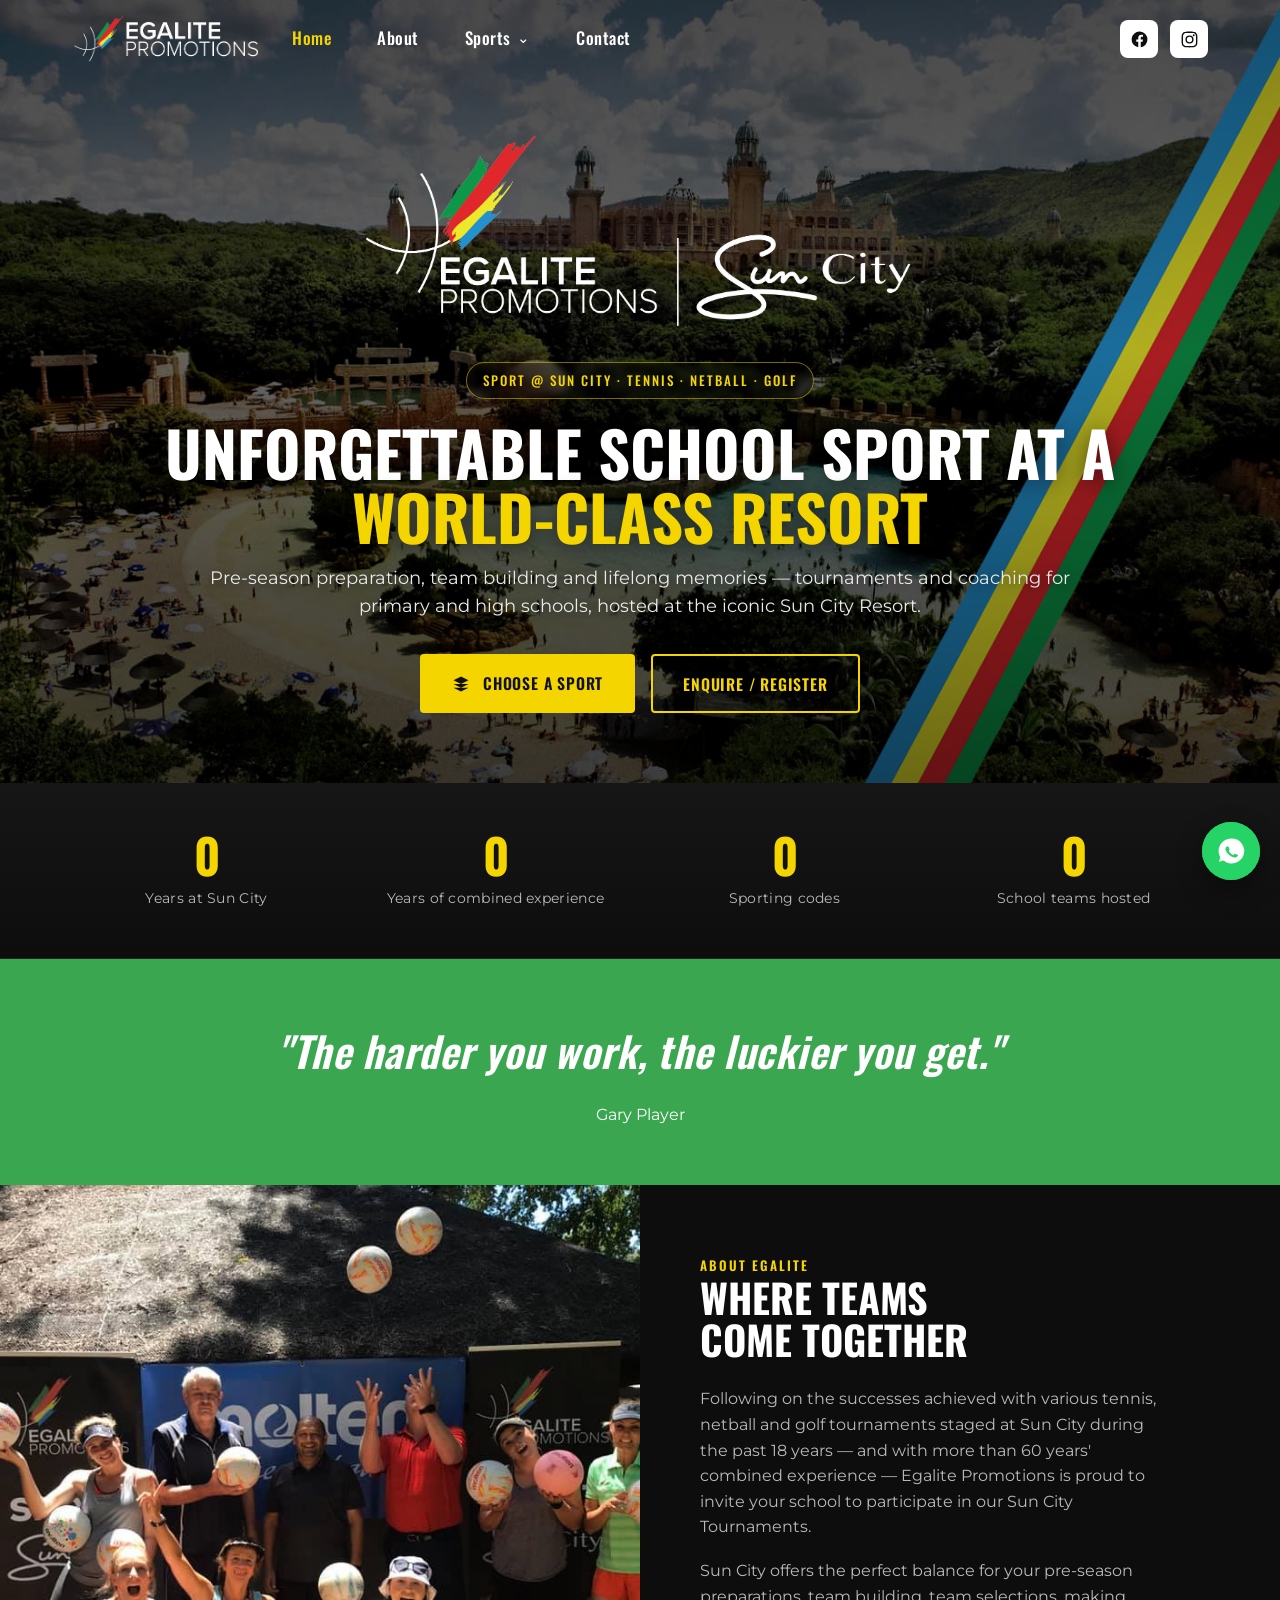
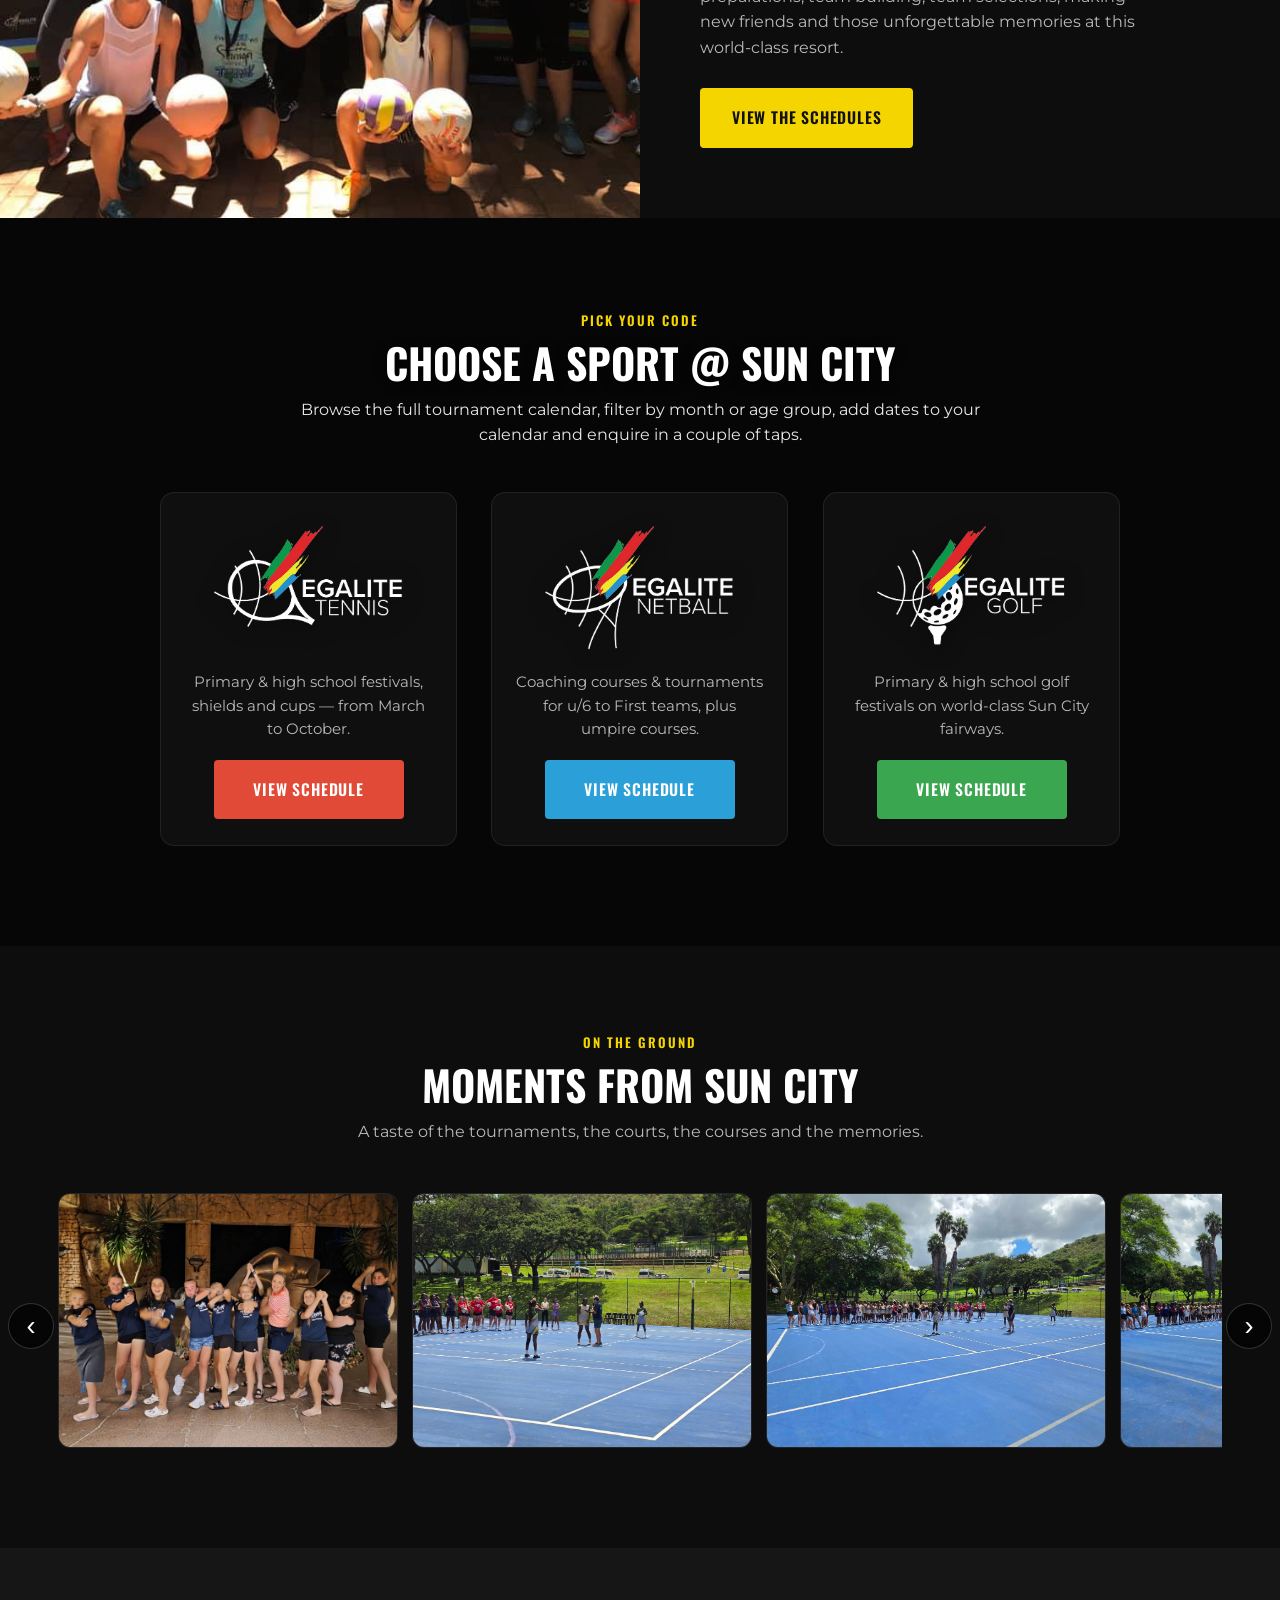
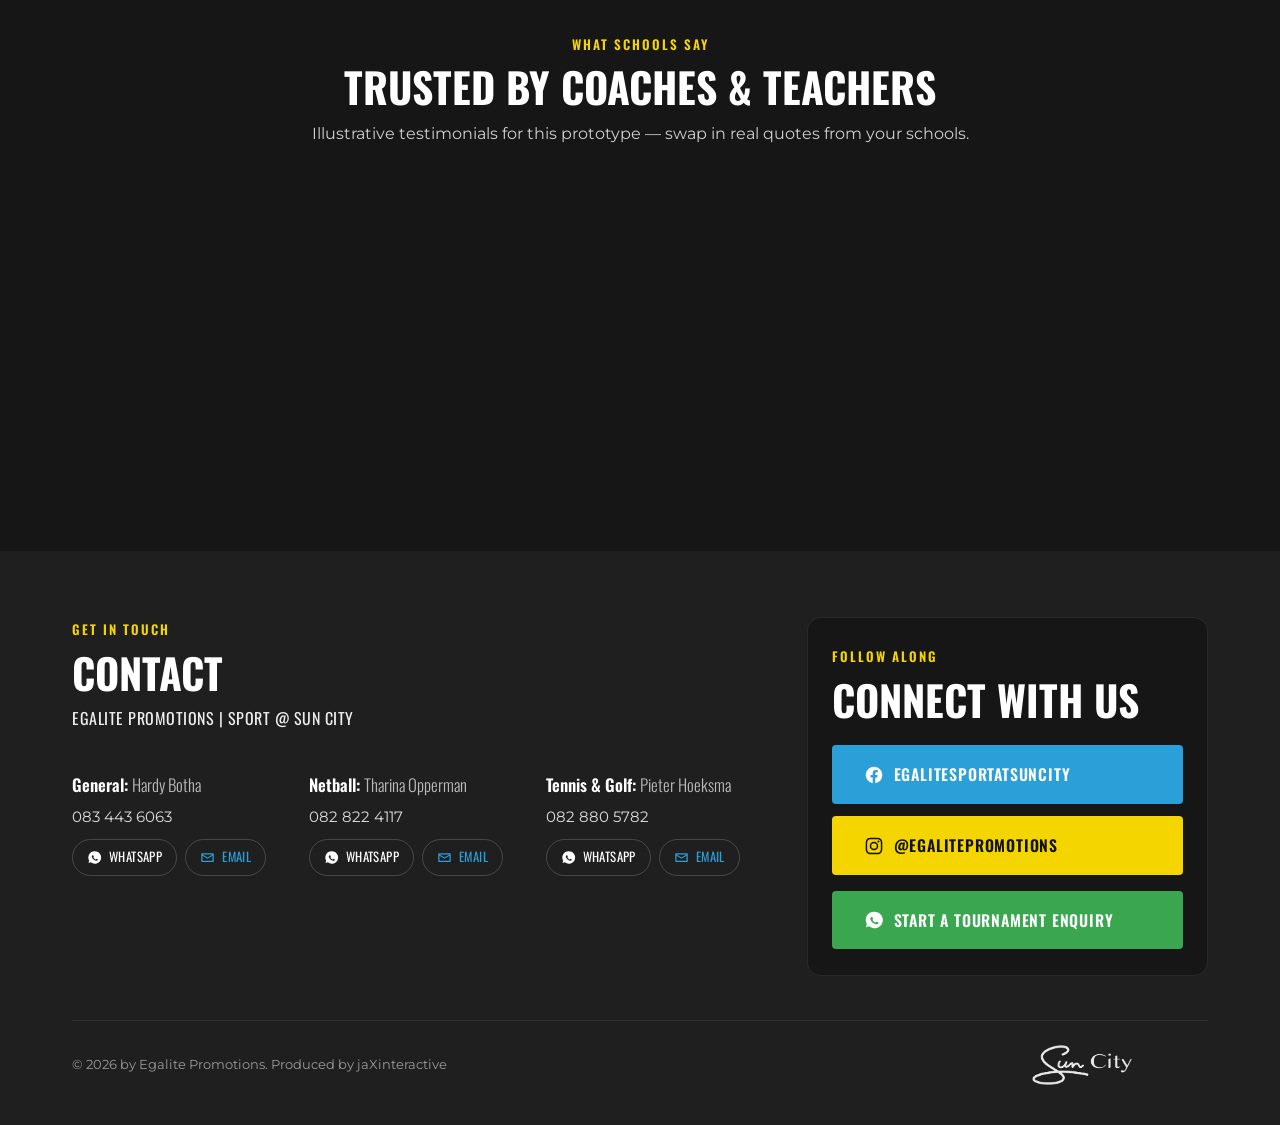
==== index.html @ ed5cdb3d "Initial commit: Egalite Promotions website Tennis, netball and golf tournament calendars for Sun Cit" ====
<!DOCTYPE html>
<html lang="en">
<head>
  <meta charset="UTF-8" />
  <meta name="viewport" content="width=device-width, initial-scale=1.0" />
  <title>Egalite Promotions | School Sport Tournaments @ Sun City</title>
  <meta name="description" content="Egalite Promotions – School tennis, netball and golf tournaments staged at Sun City. Pre-season preparations, team building and unforgettable memories at a world-class resort." />

  <!-- Social share (OpenGraph / Twitter) -->
  <meta property="og:type" content="website" />
  <meta property="og:title" content="Egalite Promotions | School Sport @ Sun City" />
  <meta property="og:description" content="School tennis, netball & golf tournaments at Sun City. 18 years of unforgettable pre-season tournaments." />
  <meta property="og:image" content="assets/Choose-a-Sport-at-Sun-City-scaled.jpg" />
  <meta name="twitter:card" content="summary_large_image" />

  <link rel="preconnect" href="https://fonts.googleapis.com" />
  <link rel="preconnect" href="https://fonts.gstatic.com" crossorigin />
  <link href="https://fonts.googleapis.com/css2?family=Oswald:wght@300;400;500;600;700&family=Montserrat:ital,wght@0,300;0,400;0,500;0,600;1,500&display=swap" rel="stylesheet" />
  <link rel="stylesheet" href="css/style.css" />

  <!-- Structured data: the organisation -->
  <script type="application/ld+json">
  {
    "@context": "https://schema.org",
    "@type": "SportsOrganization",
    "name": "Egalite Promotions",
    "url": "https://www.egalite.co.za",
    "description": "School tennis, netball and golf tournaments staged at Sun City, South Africa.",
    "sport": ["Tennis", "Netball", "Golf"],
    "areaServed": "ZA",
    "sameAs": [
      "https://www.facebook.com/EgaliteSportatSunCity/",
      "https://www.instagram.com/egalitepromotions/"
    ]
  }
  </script>
</head>
<body>

  <a class="skip-link" href="#main">Skip to content</a>

  <!-- ===================== Header ===================== -->
  <header class="site-header overlay">
    <div class="container nav">
      <button class="nav-toggle" aria-label="Toggle menu" aria-expanded="false">
        <span></span><span></span><span></span>
      </button>
      <a class="nav-logo" href="index.html"><img src="assets/Egalite-Promotions-logo-top-nav.png" alt="Egalite Promotions Sport @ Sun City" onerror="this.closest('.nav-logo').style.display='none'" /></a>
      <ul class="nav-menu">
        <li><a href="index.html" class="active">Home</a></li>
        <li><a href="index.html#about">About</a></li>
        <li class="has-drop">
          <a href="#">Sports</a>
          <ul class="dropdown">
            <li><a href="tennis.html">Tennis</a></li>
            <li><a href="netball.html">Netball</a></li>
            <li><a href="golf.html">Golf</a></li>
          </ul>
        </li>
        <li><a href="index.html#contact">Contact</a></li>
      </ul>
      <div class="nav-social">
        <a href="https://www.facebook.com/EgaliteSportatSunCity/" target="_blank" rel="noopener" aria-label="Facebook">
          <svg viewBox="0 0 24 24"><path d="M22 12a10 10 0 1 0-11.56 9.88v-6.99H7.9V12h2.54V9.8c0-2.5 1.49-3.89 3.77-3.89 1.09 0 2.24.2 2.24.2v2.46h-1.26c-1.24 0-1.63.77-1.63 1.56V12h2.78l-.44 2.89h-2.34v6.99A10 10 0 0 0 22 12z"/></svg>
        </a>
        <a href="https://www.instagram.com/egalitepromotions/" target="_blank" rel="noopener" aria-label="Instagram">
          <svg viewBox="0 0 24 24"><path d="M12 2c2.72 0 3.06.01 4.12.06 1.07.05 1.8.22 2.43.47.66.25 1.22.6 1.77 1.15.55.55.9 1.11 1.15 1.77.25.63.42 1.36.47 2.43.05 1.07.06 1.41.06 4.12s-.01 3.06-.06 4.12c-.05 1.07-.22 1.8-.47 2.43a4.9 4.9 0 0 1-1.15 1.77c-.55.55-1.11.9-1.77 1.15-.63.25-1.36.42-2.43.47-1.07.05-1.41.06-4.12.06s-3.06-.01-4.12-.06c-1.07-.05-1.8-.22-2.43-.47a4.9 4.9 0 0 1-1.77-1.15 4.9 4.9 0 0 1-1.15-1.77c-.25-.63-.42-1.36-.47-2.43C2.01 15.06 2 14.72 2 12s.01-3.06.06-4.12c.05-1.07.22-1.8.47-2.43.25-.66.6-1.22 1.15-1.77.55-.55 1.11-.9 1.77-1.15.63-.25 1.36-.42 2.43-.47C8.94 2.01 9.28 2 12 2zm0 1.8c-2.67 0-2.99.01-4.04.06-.98.04-1.51.21-1.86.35-.47.18-.8.4-1.15.75-.35.35-.57.68-.75 1.15-.14.35-.31.88-.35 1.86-.05 1.05-.06 1.37-.06 4.04s.01 2.99.06 4.04c.04.98.21 1.51.35 1.86.18.47.4.8.75 1.15.35.35.68.57 1.15.75.35.14.88.31 1.86.35 1.05.05 1.37.06 4.04.06s2.99-.01 4.04-.06c.98-.04 1.51-.21 1.86-.35.47-.18.8-.4 1.15-.75.35-.35.57-.68.75-1.15.14-.35.31-.88.35-1.86.05-1.05.06-1.37.06-4.04s-.01-2.99-.06-4.04c-.04-.98-.21-1.51-.35-1.86a3.1 3.1 0 0 0-.75-1.15 3.1 3.1 0 0 0-1.15-.75c-.35-.14-.88-.31-1.86-.35-1.05-.05-1.37-.06-4.04-.06zm0 3.07a5.13 5.13 0 1 1 0 10.26 5.13 5.13 0 0 1 0-10.26zm0 8.46a3.33 3.33 0 1 0 0-6.66 3.33 3.33 0 0 0 0 6.66zm6.54-8.66a1.2 1.2 0 1 1-2.4 0 1.2 1.2 0 0 1 2.4 0z"/></svg>
        </a>
      </div>
    </div>
  </header>

  <main id="main">

  <!-- ===================== Hero ===================== -->
  <section class="hero-home">
    <div class="container inner">
      <img class="hero-logo reveal reveal-up" src="assets/Egalite-Sun-City-logo.png" alt="Egalite Promotions Sport @ Sun City" />
      <span class="hero-tag reveal reveal-up reveal--d1">Sport @ Sun City · Tennis · Netball · Golf</span>
      <h1 class="reveal reveal-up reveal--d1">Unforgettable school sport at a <span class="hl">world-class resort</span></h1>
      <p class="hero-sub reveal reveal-up reveal--d1">Pre-season preparation, team building and lifelong memories — tournaments and coaching for primary and high schools, hosted at the iconic Sun City Resort.</p>
      <div class="hero-btns reveal reveal-up reveal--d1">
        <a href="#choose" class="btn btn-yellow">
          <svg viewBox="0 0 24 24" aria-hidden="true"><path d="M12 2 2 7l10 5 10-5-10-5zM2 17l10 5 10-5M2 12l10 5 10-5"/></svg>
          Choose a Sport
        </a>
        <button class="btn btn-outline" data-register data-sport="general">Enquire / Register</button>
      </div>
    </div>
  </section>

  <!-- ===================== Trust stats ===================== -->
  <section class="stats" aria-label="Egalite by the numbers">
    <div class="grid">
      <div class="stat"><span class="stat-num" data-count="18" data-suffix="+">0</span><span class="stat-label">Years at Sun City</span></div>
      <div class="stat"><span class="stat-num" data-count="60" data-suffix="+">0</span><span class="stat-label">Years of combined experience</span></div>
      <div class="stat"><span class="stat-num" data-count="3">0</span><span class="stat-label">Sporting codes</span></div>
      <div class="stat"><span class="stat-num" data-count="500" data-suffix="+">0</span><span class="stat-label">School teams hosted</span></div>
    </div>
  </section>

  <!-- ===================== Quote ===================== -->
  <section class="quote">
    <p class="reveal reveal-left">"The harder you work, the luckier you get."</p>
    <span class="reveal reveal-up reveal--d1">Gary Player</span>
  </section>

  <!-- ===================== About ===================== -->
  <section class="about" id="about">
    <div class="grid">
      <div class="about-img" style="background-image:url('assets/Egalite-about.jpg')"></div>
      <div class="about-text">
        <span class="eyebrow" style="color:var(--yellow);font-family:var(--head);letter-spacing:2px;text-transform:uppercase;font-size:.82rem;font-weight:600;">About Egalite</span>
        <h2>Where teams<br />come together</h2>
        <p>Following on the successes achieved with various tennis, netball and golf tournaments staged at Sun City during the past 18 years — and with more than 60 years' combined experience — Egalite Promotions is proud to invite your school to participate in our Sun City Tournaments.</p>
        <p>Sun City offers the perfect balance for your pre-season preparations, team building, team selections, making new friends and those unforgettable memories at this world-class resort.</p>
        <a href="#choose" class="btn btn-yellow" style="align-self:flex-start;margin-top:10px;">View the schedules</a>
      </div>
    </div>
  </section>

  <!-- ===================== Choose a sport ===================== -->
  <section class="choose" id="choose">
    <div class="container inner">
      <div class="section-head">
        <span class="eyebrow">Pick your code</span>
        <h2>Choose a Sport @ Sun City</h2>
        <p style="color:#e8e8e8;">Browse the full tournament calendar, filter by month or age group, add dates to your calendar and enquire in a couple of taps.</p>
      </div>
      <div class="sport-cards">
        <div class="sport-card t-tennis reveal reveal-up">
          <div class="logo-wrap"><img src="assets/Egalite-Tennis-Logo.png" alt="Egalite Tennis @ Sun City" /></div>
          <p class="card-hook">Primary &amp; high school festivals, shields and cups — from March to October.</p>
          <a href="tennis.html" class="btn btn-red">View Schedule</a>
        </div>
        <div class="sport-card t-netball reveal reveal-up reveal--d1">
          <div class="logo-wrap"><img src="assets/Egalite-Netball-Logo.png" alt="Egalite Netball @ Sun City" /></div>
          <p class="card-hook">Coaching courses &amp; tournaments for u/6 to First teams, plus umpire courses.</p>
          <a href="netball.html" class="btn btn-blue">View Schedule</a>
        </div>
        <div class="sport-card t-golf reveal reveal-up reveal--d1">
          <div class="logo-wrap"><img src="assets/Egalite-Golf-Logo.png" alt="Egalite Golf @ Sun City" /></div>
          <p class="card-hook">Primary &amp; high school golf festivals on world-class Sun City fairways.</p>
          <a href="golf.html" class="btn btn-green">View Schedule</a>
        </div>
      </div>
    </div>
  </section>

  <!-- ===================== Gallery ===================== -->
  <section class="gallery" id="gallery">
    <div class="section-head">
      <span class="eyebrow">On the ground</span>
      <h2>Moments from Sun City</h2>
      <p>A taste of the tournaments, the courts, the courses and the memories.</p>
    </div>
    <div class="carousel">
      <button class="car-btn car-prev" type="button" aria-label="Previous photos">&#8249;</button>
      <div class="gallery-track" tabindex="0" role="group" aria-label="Photo carousel — scroll or use arrows">
        <figure class="car-slide"><img loading="lazy" src="gallery/654800945_1457049509545708_356876854411322955_n.jpg" alt="Egalite Sport at Sun City — tournament moment 1" /></figure>
        <figure class="car-slide"><img loading="lazy" src="gallery/655308343_1455911352992857_1106318398926262394_n.jpg" alt="Egalite Sport at Sun City — tournament moment 2" /></figure>
        <figure class="car-slide"><img loading="lazy" src="gallery/655636955_1455911096326216_7021596622105320343_n.jpg" alt="Egalite Sport at Sun City — tournament moment 3" /></figure>
        <figure class="car-slide"><img loading="lazy" src="gallery/655954317_1455911189659540_25734371530719917_n.jpg" alt="Egalite Sport at Sun City — tournament moment 4" /></figure>
        <figure class="car-slide"><img loading="lazy" src="gallery/656380590_1455910996326226_1270167815615820676_n.jpg" alt="Egalite Sport at Sun City — tournament moment 5" /></figure>
        <figure class="car-slide"><img loading="lazy" src="gallery/656419022_17941422444158720_5594153598534514180_n.jpeg" alt="Egalite Sport at Sun City — tournament moment 6" /></figure>
        <figure class="car-slide"><img loading="lazy" src="gallery/656562838_1459386822645310_9120233609811358767_n.jpg" alt="Egalite Sport at Sun City — tournament moment 7" /></figure>
        <figure class="car-slide"><img loading="lazy" src="gallery/656645584_17941422435158720_1764312722659656421_n.jpeg" alt="Egalite Sport at Sun City — tournament moment 8" /></figure>
        <figure class="car-slide"><img loading="lazy" src="gallery/656722141_1459386225978703_5787220386934188791_n.jpg" alt="Egalite Sport at Sun City — tournament moment 9" /></figure>
        <figure class="car-slide"><img loading="lazy" src="gallery/656859483_1459385575978768_1689486956474093708_n.jpg" alt="Egalite Sport at Sun City — tournament moment 10" /></figure>
        <figure class="car-slide"><img loading="lazy" src="gallery/657013920_1459387095978616_5938555480523781460_n.jpg" alt="Egalite Sport at Sun City — tournament moment 11" /></figure>
        <figure class="car-slide"><img loading="lazy" src="gallery/657054726_1459385692645423_9083702219711440241_n.jpg" alt="Egalite Sport at Sun City — tournament moment 12" /></figure>
        <figure class="car-slide"><img loading="lazy" src="gallery/657216551_1459386145978711_1762756207903620391_n.jpg" alt="Egalite Sport at Sun City — tournament moment 13" /></figure>
        <figure class="car-slide"><img loading="lazy" src="gallery/657270500_1372333151578028_9164628107543807196_n.jpg" alt="Egalite Sport at Sun City — tournament moment 14" /></figure>
        <figure class="car-slide"><img loading="lazy" src="gallery/657281278_1459386949311964_7634077655240902660_n.jpg" alt="Egalite Sport at Sun City — tournament moment 15" /></figure>
        <figure class="car-slide"><img loading="lazy" src="gallery/657305199_17926162398264158_9133606992556709386_n.jpg" alt="Egalite Sport at Sun City — tournament moment 16" /></figure>
        <figure class="car-slide"><img loading="lazy" src="gallery/657359865_1459385802645412_3817280362474639670_n.jpg" alt="Egalite Sport at Sun City — tournament moment 17" /></figure>
        <figure class="car-slide"><img loading="lazy" src="gallery/657373272_1459385632645429_1155249266546035192_n.jpg" alt="Egalite Sport at Sun City — tournament moment 18" /></figure>
        <figure class="car-slide"><img loading="lazy" src="gallery/657539261_17926162317264158_2525390028417549651_n.jpg" alt="Egalite Sport at Sun City — tournament moment 19" /></figure>
        <figure class="car-slide"><img loading="lazy" src="gallery/657547595_1459386902645302_4747897042099138061_n.jpg" alt="Egalite Sport at Sun City — tournament moment 20" /></figure>
        <figure class="car-slide"><img loading="lazy" src="gallery/657654234_1459385532645439_6022984755983653025_n.jpg" alt="Egalite Sport at Sun City — tournament moment 21" /></figure>
        <figure class="car-slide"><img loading="lazy" src="gallery/657772307_1459387059311953_2508403595322536020_n.jpg" alt="Egalite Sport at Sun City — tournament moment 22" /></figure>
        <figure class="car-slide"><img loading="lazy" src="gallery/657847615_1459387022645290_2056902557956306022_n.jpg" alt="Egalite Sport at Sun City — tournament moment 23" /></figure>
        <figure class="car-slide"><img loading="lazy" src="gallery/657940440_1457067246210601_1510708506794577549_n.jpg" alt="Egalite Sport at Sun City — tournament moment 24" /></figure>
        <figure class="car-slide"><img loading="lazy" src="gallery/658076813_1457049736212352_1943946775858615699_n.jpg" alt="Egalite Sport at Sun City — tournament moment 25" /></figure>
        <figure class="car-slide"><img loading="lazy" src="gallery/658146660_1459386709311988_4097928979889167676_n.jpg" alt="Egalite Sport at Sun City — tournament moment 26" /></figure>
        <figure class="car-slide"><img loading="lazy" src="gallery/658150775_1459386095978716_860270474456080909_n.jpg" alt="Egalite Sport at Sun City — tournament moment 27" /></figure>
        <figure class="car-slide"><img loading="lazy" src="gallery/658439934_1459386439312015_1931824111501296684_n.jpg" alt="Egalite Sport at Sun City — tournament moment 28" /></figure>
        <figure class="car-slide"><img loading="lazy" src="gallery/658878325_1459386389312020_4851311130252278414_n.jpg" alt="Egalite Sport at Sun City — tournament moment 29" /></figure>
        <figure class="car-slide"><img loading="lazy" src="gallery/658911042_17926162344264158_7860583451119505649_n.jpg" alt="Egalite Sport at Sun City — tournament moment 30" /></figure>
        <figure class="car-slide"><img loading="lazy" src="gallery/658960830_1459385935978732_2879947266023902935_n.jpg" alt="Egalite Sport at Sun City — tournament moment 31" /></figure>
        <figure class="car-slide"><img loading="lazy" src="gallery/659113686_1372333198244690_481589120435317992_n.jpg" alt="Egalite Sport at Sun City — tournament moment 32" /></figure>
        <figure class="car-slide"><img loading="lazy" src="gallery/659580849_1459386032645389_8133431783836506297_n.jpg" alt="Egalite Sport at Sun City — tournament moment 33" /></figure>
        <figure class="car-slide"><img loading="lazy" src="gallery/659723202_17941422417158720_8154457128850721164_n.jpeg" alt="Egalite Sport at Sun City — tournament moment 34" /></figure>
        <figure class="car-slide"><img loading="lazy" src="gallery/659808590_1459385975978728_8430111887275617246_n.jpg" alt="Egalite Sport at Sun City — tournament moment 35" /></figure>
        <figure class="car-slide"><img loading="lazy" src="gallery/660042922_1459385759312083_2978341346028095833_n.jpg" alt="Egalite Sport at Sun City — tournament moment 36" /></figure>
        <figure class="car-slide"><img loading="lazy" src="gallery/660115167_17926162389264158_3500947742545980108_n.jpg" alt="Egalite Sport at Sun City — tournament moment 37" /></figure>
        <figure class="car-slide"><img loading="lazy" src="gallery/660495103_1459385835978742_1785006567404768767_n.jpg" alt="Egalite Sport at Sun City — tournament moment 38" /></figure>
        <figure class="car-slide"><img loading="lazy" src="gallery/684209047_1487744756476183_1772819814519478851_n.jpg" alt="Egalite Sport at Sun City — tournament moment 39" /></figure>
        <figure class="car-slide"><img loading="lazy" src="gallery/684210155_1487744279809564_1842562098302408518_n.jpg" alt="Egalite Sport at Sun City — tournament moment 40" /></figure>
        <figure class="car-slide"><img loading="lazy" src="gallery/684260830_1486383093279016_5787589917398785141_n.jpg" alt="Egalite Sport at Sun City — tournament moment 41" /></figure>
        <figure class="car-slide"><img loading="lazy" src="gallery/684267776_1487744566476202_3437448709464335889_n.jpg" alt="Egalite Sport at Sun City — tournament moment 42" /></figure>
        <figure class="car-slide"><img loading="lazy" src="gallery/684286196_1486382999945692_6814259296916556260_n.jpg" alt="Egalite Sport at Sun City — tournament moment 43" /></figure>
        <figure class="car-slide"><img loading="lazy" src="gallery/684311851_1487744609809531_2717224552893486577_n.jpg" alt="Egalite Sport at Sun City — tournament moment 44" /></figure>
        <figure class="car-slide"><img loading="lazy" src="gallery/684368178_1487744129809579_3204374567103628883_n.jpg" alt="Egalite Sport at Sun City — tournament moment 45" /></figure>
        <figure class="car-slide"><img loading="lazy" src="gallery/684390729_1486733236577335_2902552199279014509_n.jpg" alt="Egalite Sport at Sun City — tournament moment 46" /></figure>
        <figure class="car-slide"><img loading="lazy" src="gallery/684584960_1487745213142804_6000869730972946874_n.jpg" alt="Egalite Sport at Sun City — tournament moment 47" /></figure>
        <figure class="car-slide"><img loading="lazy" src="gallery/684697215_1487744473142878_6984737068855842287_n.jpg" alt="Egalite Sport at Sun City — tournament moment 48" /></figure>
        <figure class="car-slide"><img loading="lazy" src="gallery/684895291_1487744376476221_3869330273865657642_n.jpg" alt="Egalite Sport at Sun City — tournament moment 49" /></figure>
        <figure class="car-slide"><img loading="lazy" src="gallery/684904058_1487745493142776_3049662266203974953_n.jpg" alt="Egalite Sport at Sun City — tournament moment 50" /></figure>
        <figure class="car-slide"><img loading="lazy" src="gallery/684932166_1486824756568183_2570021737515504046_n.jpg" alt="Egalite Sport at Sun City — tournament moment 51" /></figure>
        <figure class="car-slide"><img loading="lazy" src="gallery/684932986_1487744166476242_1407904347815060228_n.jpg" alt="Egalite Sport at Sun City — tournament moment 52" /></figure>
        <figure class="car-slide"><img loading="lazy" src="gallery/685047677_1487744799809512_1538426674550288621_n.jpg" alt="Egalite Sport at Sun City — tournament moment 53" /></figure>
        <figure class="car-slide"><img loading="lazy" src="gallery/685066997_1487745759809416_5722971756945943247_n.jpg" alt="Egalite Sport at Sun City — tournament moment 54" /></figure>
        <figure class="car-slide"><img loading="lazy" src="gallery/685140193_1486382846612374_200685126376708626_n.jpg" alt="Egalite Sport at Sun City — tournament moment 55" /></figure>
        <figure class="car-slide"><img loading="lazy" src="gallery/685150074_1487744666476192_9165208937265362582_n.jpg" alt="Egalite Sport at Sun City — tournament moment 56" /></figure>
        <figure class="car-slide"><img loading="lazy" src="gallery/685843159_1487744976476161_8871711142710331431_n.jpg" alt="Egalite Sport at Sun City — tournament moment 57" /></figure>
        <figure class="car-slide"><img loading="lazy" src="gallery/685857166_1487744209809571_6230180478970103258_n.jpg" alt="Egalite Sport at Sun City — tournament moment 58" /></figure>
        <figure class="car-slide"><img loading="lazy" src="gallery/685884715_1487744699809522_835442519722982115_n.jpg" alt="Egalite Sport at Sun City — tournament moment 59" /></figure>
        <figure class="car-slide"><img loading="lazy" src="gallery/685903997_1487745439809448_7915668272914495065_n.jpg" alt="Egalite Sport at Sun City — tournament moment 60" /></figure>
        <figure class="car-slide"><img loading="lazy" src="gallery/685969190_1487745933142732_7012024386614732885_n.jpg" alt="Egalite Sport at Sun City — tournament moment 61" /></figure>
        <figure class="car-slide"><img loading="lazy" src="gallery/686009339_1487745559809436_9067526325454732391_n.jpg" alt="Egalite Sport at Sun City — tournament moment 62" /></figure>
        <figure class="car-slide"><img loading="lazy" src="gallery/686063701_1487744526476206_1201340075689547975_n.jpg" alt="Egalite Sport at Sun City — tournament moment 63" /></figure>
        <figure class="car-slide"><img loading="lazy" src="gallery/686177630_1487744089809583_2683325577322595193_n.jpg" alt="Egalite Sport at Sun City — tournament moment 64" /></figure>
        <figure class="car-slide"><img loading="lazy" src="gallery/686277508_1487745166476142_6503078546837833919_n.jpg" alt="Egalite Sport at Sun City — tournament moment 65" /></figure>
        <figure class="car-slide"><img loading="lazy" src="gallery/686498994_1487744056476253_5133397468010882134_n.jpg" alt="Egalite Sport at Sun City — tournament moment 66" /></figure>
        <figure class="car-slide"><img loading="lazy" src="gallery/686517083_1487745673142758_8854962338978961883_n.jpg" alt="Egalite Sport at Sun City — tournament moment 67" /></figure>
        <figure class="car-slide"><img loading="lazy" src="gallery/686888362_1487744243142901_8957165718592177765_n.jpg" alt="Egalite Sport at Sun City — tournament moment 68" /></figure>
        <figure class="car-slide"><img loading="lazy" src="gallery/686962755_1487744426476216_9036298943351806918_n.jpg" alt="Egalite Sport at Sun City — tournament moment 69" /></figure>
        <figure class="car-slide"><img loading="lazy" src="gallery/687951792_1487744846476174_7426485959157767030_n.jpg" alt="Egalite Sport at Sun City — tournament moment 70" /></figure>
      </div>
      <button class="car-btn car-next" type="button" aria-label="More photos">&#8250;</button>
    </div>
  </section>

  <!-- ===================== Testimonials ===================== -->
  <section class="testimonials" id="testimonials">
    <div class="section-head">
      <span class="eyebrow">What schools say</span>
      <h2>Trusted by coaches &amp; teachers</h2>
      <p style="color:#cfcfcf;">Illustrative testimonials for this prototype — swap in real quotes from your schools.</p>
    </div>
    <div class="tst-grid">
      <figure class="tst reveal reveal-up">
        <div class="stars" aria-label="5 out of 5">★★★★★</div>
        <p>The perfect kick-off to our netball season. Superb organisation, world-class courts and our girls came home a real team.</p>
        <cite><b>Marlize D.</b><span>Netball Coach, Primary School</span></cite>
      </figure>
      <figure class="tst reveal reveal-up reveal--d1">
        <div class="stars" aria-label="5 out of 5">★★★★★</div>
        <p>We've brought our tennis squad for three years running. Well-run draws, great facilities and memories the players never forget.</p>
        <cite><b>James P.</b><span>Head of Tennis, High School</span></cite>
      </figure>
      <figure class="tst reveal reveal-up reveal--d1">
        <div class="stars" aria-label="5 out of 5">★★★★★</div>
        <p>From booking to prize-giving, everything ran like clockwork. Sun City is the ideal setting for a golf festival.</p>
        <cite><b>Theuns R.</b><span>Sports Director</span></cite>
      </figure>
    </div>
  </section>

  </main>

  <!-- ===================== Contact / Footer ===================== -->
  <footer class="contact" id="contact">
    <div class="container">
      <div class="footer-grid">
        <div class="footer-left">
          <div class="section-head footer-head">
        <span class="eyebrow">Get in touch</span>
        <h2>Contact</h2>
        <p class="lead" style="color:#eee;">EGALITE PROMOTIONS | SPORT @ SUN CITY</p>
      </div>
      <div class="contact-cols">
        <div class="contact-col">
          <h3>General: <span>Hardy Botha</span></h3>
          <p>083 443 6063</p>
          <div class="c-links">
            <a class="c-wa" href="https://wa.me/27834436063?text=Hi%20Egalite%2C%20I%27d%20like%20to%20enquire%20about%20a%20Sun%20City%20tournament." target="_blank" rel="noopener"><svg viewBox="0 0 24 24"><path d="M12 2a10 10 0 0 0-8.6 15l-1 3.6 3.7-1A10 10 0 1 0 12 2zm5.2 14c-.2.6-1.2 1.2-1.7 1.2-.4 0-1 .1-3.2-.9s-3.7-3.3-3.8-3.5c-.1-.2-.9-1.2-.9-2.3s.6-1.6.8-1.9c.2-.2.4-.3.6-.3h.5c.2 0 .4 0 .6.5l.7 1.7c.1.2.1.4 0 .5l-.4.5c-.1.2-.3.3-.1.6.2.3.8 1.3 1.7 2 .8.6 1.4.8 1.7 1 .2 0 .4 0 .5-.1l.6-.7c.2-.2.4-.2.6-.1l1.6.8c.3.1.4.2.5.3.1.2.1.6-.1 1.1z"/></svg>WhatsApp</a>
            <a class="c-mail" href="mailto:info@egalite.co.za"><svg viewBox="0 0 24 24"><path d="M3 5h18a1 1 0 0 1 1 1v12a1 1 0 0 1-1 1H3a1 1 0 0 1-1-1V6a1 1 0 0 1 1-1zm9 7 8-5H4l8 5zm0 2L4 9v8h16V9l-8 5z"/></svg>Email</a>
          </div>
        </div>
        <div class="contact-col">
          <h3>Netball: <span>Tharina Opperman</span></h3>
          <p>082 822 4117</p>
          <div class="c-links">
            <a class="c-wa" href="https://wa.me/27828224117?text=Hi%20Egalite%2C%20I%27d%20like%20to%20enquire%20about%20netball%20at%20Sun%20City." target="_blank" rel="noopener"><svg viewBox="0 0 24 24"><path d="M12 2a10 10 0 0 0-8.6 15l-1 3.6 3.7-1A10 10 0 1 0 12 2zm5.2 14c-.2.6-1.2 1.2-1.7 1.2-.4 0-1 .1-3.2-.9s-3.7-3.3-3.8-3.5c-.1-.2-.9-1.2-.9-2.3s.6-1.6.8-1.9c.2-.2.4-.3.6-.3h.5c.2 0 .4 0 .6.5l.7 1.7c.1.2.1.4 0 .5l-.4.5c-.1.2-.3.3-.1.6.2.3.8 1.3 1.7 2 .8.6 1.4.8 1.7 1 .2 0 .4 0 .5-.1l.6-.7c.2-.2.4-.2.6-.1l1.6.8c.3.1.4.2.5.3.1.2.1.6-.1 1.1z"/></svg>WhatsApp</a>
            <a class="c-mail" href="mailto:netball@egalite.co.za"><svg viewBox="0 0 24 24"><path d="M3 5h18a1 1 0 0 1 1 1v12a1 1 0 0 1-1 1H3a1 1 0 0 1-1-1V6a1 1 0 0 1 1-1zm9 7 8-5H4l8 5zm0 2L4 9v8h16V9l-8 5z"/></svg>Email</a>
          </div>
        </div>
        <div class="contact-col">
          <h3>Tennis &amp; Golf: <span>Pieter Hoeksma</span></h3>
          <p>082 880 5782</p>
          <div class="c-links">
            <a class="c-wa" href="https://wa.me/27828805782?text=Hi%20Egalite%2C%20I%27d%20like%20to%20enquire%20about%20tennis%2Fgolf%20at%20Sun%20City." target="_blank" rel="noopener"><svg viewBox="0 0 24 24"><path d="M12 2a10 10 0 0 0-8.6 15l-1 3.6 3.7-1A10 10 0 1 0 12 2zm5.2 14c-.2.6-1.2 1.2-1.7 1.2-.4 0-1 .1-3.2-.9s-3.7-3.3-3.8-3.5c-.1-.2-.9-1.2-.9-2.3s.6-1.6.8-1.9c.2-.2.4-.3.6-.3h.5c.2 0 .4 0 .6.5l.7 1.7c.1.2.1.4 0 .5l-.4.5c-.1.2-.3.3-.1.6.2.3.8 1.3 1.7 2 .8.6 1.4.8 1.7 1 .2 0 .4 0 .5-.1l.6-.7c.2-.2.4-.2.6-.1l1.6.8c.3.1.4.2.5.3.1.2.1.6-.1 1.1z"/></svg>WhatsApp</a>
            <a class="c-mail" href="mailto:tennis@egalite.co.za"><svg viewBox="0 0 24 24"><path d="M3 5h18a1 1 0 0 1 1 1v12a1 1 0 0 1-1 1H3a1 1 0 0 1-1-1V6a1 1 0 0 1 1-1zm9 7 8-5H4l8 5zm0 2L4 9v8h16V9l-8 5z"/></svg>Email</a>
          </div>
        </div>
      </div>
        </div><!-- /footer-left -->
        <aside class="footer-right">
          <div class="section-head footer-head">
            <span class="eyebrow">Follow along</span>
            <h2>Connect with us</h2>
          </div>
          <div class="social-cta social-cta--stack">
            <a class="btn btn-blue social-btn" href="https://www.facebook.com/EgaliteSportatSunCity/" target="_blank" rel="noopener">
        <svg viewBox="0 0 24 24" aria-hidden="true"><path d="M22 12a10 10 0 1 0-11.56 9.88v-6.99H7.9V12h2.54V9.8c0-2.5 1.49-3.89 3.77-3.89 1.09 0 2.24.2 2.24.2v2.46h-1.26c-1.24 0-1.63.77-1.63 1.56V12h2.78l-.44 2.89h-2.34v6.99A10 10 0 0 0 22 12z"/></svg>
        EgaliteSportatSunCity
      </a>
      <a class="btn btn-yellow social-btn" href="https://www.instagram.com/egalitepromotions/" target="_blank" rel="noopener">
        <svg viewBox="0 0 24 24" aria-hidden="true"><path d="M12 2c2.72 0 3.06.01 4.12.06 1.07.05 1.8.22 2.43.47.66.25 1.22.6 1.77 1.15.55.55.9 1.11 1.15 1.77.25.63.42 1.36.47 2.43.05 1.07.06 1.41.06 4.12s-.01 3.06-.06 4.12c-.05 1.07-.22 1.8-.47 2.43a4.9 4.9 0 0 1-1.15 1.77c-.55.55-1.11.9-1.77 1.15-.63.25-1.36.42-2.43.47-1.07.05-1.41.06-4.12.06s-3.06-.01-4.12-.06c-1.07-.05-1.8-.22-2.43-.47a4.9 4.9 0 0 1-1.77-1.15 4.9 4.9 0 0 1-1.15-1.77c-.25-.63-.42-1.36-.47-2.43C2.01 15.06 2 14.72 2 12s.01-3.06.06-4.12c.05-1.07.22-1.8.47-2.43.25-.66.6-1.22 1.15-1.77.55-.55 1.11-.9 1.77-1.15.63-.25 1.36-.42 2.43-.47C8.94 2.01 9.28 2 12 2zm0 1.8c-2.67 0-2.99.01-4.04.06-.98.04-1.51.21-1.86.35-.47.18-.8.4-1.15.75-.35.35-.57.68-.75 1.15-.14.35-.31.88-.35 1.86-.05 1.05-.06 1.37-.06 4.04s.01 2.99.06 4.04c.04.98.21 1.51.35 1.86.18.47.4.8.75 1.15.35.35.68.57 1.15.75.35.14.88.31 1.86.35 1.05.05 1.37.06 4.04.06s2.99-.01 4.04-.06c.98-.04 1.51-.21 1.86-.35.47-.18.8-.4 1.15-.75.35-.35.57-.68.75-1.15.14-.35.31-.88.35-1.86.05-1.05.06-1.37.06-4.04s-.01-2.99-.06-4.04c-.04-.98-.21-1.51-.35-1.86a3.1 3.1 0 0 0-.75-1.15 3.1 3.1 0 0 0-1.15-.75c-.35-.14-.88-.31-1.86-.35-1.05-.05-1.37-.06-4.04-.06zm0 3.07a5.13 5.13 0 1 1 0 10.26 5.13 5.13 0 0 1 0-10.26zm0 8.46a3.33 3.33 0 1 0 0-6.66 3.33 3.33 0 0 0 0 6.66zm6.54-8.66a1.2 1.2 0 1 1-2.4 0 1.2 1.2 0 0 1 2.4 0z"/></svg>
        @egalitepromotions
      </a>
          </div>
          <button class="btn btn-green footer-enquire" data-register data-sport="general"><svg viewBox="0 0 24 24" aria-hidden="true"><path d="M12 2a10 10 0 0 0-8.6 15l-1 3.6 3.7-1A10 10 0 1 0 12 2zm5.2 14c-.2.6-1.2 1.2-1.7 1.2-.4 0-1 .1-3.2-.9s-3.7-3.3-3.8-3.5c-.1-.2-.9-1.2-.9-2.3s.6-1.6.8-1.9c.2-.2.4-.3.6-.3h.5c.2 0 .4 0 .6.5l.7 1.7c.1.2.1.4 0 .5l-.4.5c-.1.2-.3.3-.1.6.2.3.8 1.3 1.7 2 .8.6 1.4.8 1.7 1 .2 0 .4 0 .5-.1l.6-.7c.2-.2.4-.2.6-.1l1.6.8c.3.1.4.2.5.3.1.2.1.6-.1 1.1z"/></svg>Start a tournament enquiry</button>
        </aside>
      </div><!-- /footer-grid -->
      <div class="foot-bar">
        <small>© 2026 by Egalite Promotions. Produced by jaXinteractive</small>
        <img class="foot-suncity" src="assets/Sun-City-logo.png" alt="Sun City Resort" />
      </div>
    </div>
  </footer>

  <!-- Floating WhatsApp -->
  <a class="wa-float" href="https://wa.me/27834436063?text=Hi%20Egalite%2C%20I%27d%20like%20to%20enquire%20about%20a%20Sun%20City%20tournament." target="_blank" rel="noopener" aria-label="Chat with Egalite on WhatsApp">
    <span class="wa-pulse" aria-hidden="true"></span>
    <svg viewBox="0 0 24 24" aria-hidden="true"><path d="M12 2a10 10 0 0 0-8.6 15l-1 3.6 3.7-1A10 10 0 1 0 12 2zm5.2 14c-.2.6-1.2 1.2-1.7 1.2-.4 0-1 .1-3.2-.9s-3.7-3.3-3.8-3.5c-.1-.2-.9-1.2-.9-2.3s.6-1.6.8-1.9c.2-.2.4-.3.6-.3h.5c.2 0 .4 0 .6.5l.7 1.7c.1.2.1.4 0 .5l-.4.5c-.1.2-.3.3-.1.6.2.3.8 1.3 1.7 2 .8.6 1.4.8 1.7 1 .2 0 .4 0 .5-.1l.6-.7c.2-.2.4-.2.6-.1l1.6.8c.3.1.4.2.5.3.1.2.1.6-.1 1.1z"/></svg>
  </a>

  <script src="js/main.js"></script>
</body>
</html>
---- css/style.css ----
/* ============================================================
   Egalite Promotions – Sport @ Sun City
   Static reproduction stylesheet
   ============================================================ */

:root {
  --red:    #e14a37;
  --green:  #3aa64f;
  --blue:   #2b9fd8;
  --yellow: #f4d500;
  --olive:  #7d7220;
  --dark:   #0d0d0d;
  --dark-2: #161616;
  --dark-3: #1f1f1f;
  --grey:   #b9b9b9;
  --white:  #ffffff;
  --maxw:   1180px;
  --head:   'Oswald', 'Arial Narrow', sans-serif;
  --body:   'Montserrat', 'Helvetica Neue', Arial, sans-serif;
}

* { margin: 0; padding: 0; box-sizing: border-box; }

html { scroll-behavior: smooth; }

body {
  font-family: var(--body);
  color: var(--white);
  background: var(--dark);
  line-height: 1.6;
  overflow-x: hidden;
}

img { max-width: 100%; display: block; }

a { color: inherit; text-decoration: none; }

.container {
  width: 100%;
  max-width: var(--maxw);
  margin: 0 auto;
  padding: 0 22px;
}

/* ============================================================
   Header / Navigation
   ============================================================ */
.site-header {
  position: absolute;
  top: 0; left: 0; right: 0;
  z-index: 50;
  background: transparent;
}
.site-header.solid,
.site-header.scrolled {
  position: fixed;
  background: rgba(10,10,10,.92);
  backdrop-filter: blur(6px);
  box-shadow: 0 2px 14px rgba(0,0,0,.4);
  animation: dropIn .3s ease;
}
@keyframes dropIn { from { transform: translateY(-100%);} to { transform: translateY(0);} }

.nav {
  display: flex;
  align-items: center;
  gap: 34px;
  min-height: 78px;
}

/* Brand logo – sits to the left of the navigation */
.nav-logo {
  display: flex;
  align-items: center;
  flex-shrink: 0;
}
.nav-logo img {
  height: 46px;
  width: auto;
  display: block;
}

.nav-menu {
  display: flex;
  align-items: center;
  gap: 46px;
  list-style: none;
}
.nav-menu a {
  font-family: var(--head);
  font-weight: 500;
  font-size: 1.05rem;
  letter-spacing: .5px;
  color: #fff;
  transition: color .2s;
  position: relative;
}
.nav-menu a:hover,
.nav-menu a.active { color: var(--yellow); }

/* dropdown */
.has-drop { position: relative; }
.has-drop > a::after {
  content: '⌄';
  font-size: .9em;
  margin-left: 6px;
  position: relative;
  top: -2px;
}
.dropdown {
  position: absolute;
  top: 130%;
  left: 50%;
  transform: translateX(-50%) translateY(8px);
  background: rgba(15,15,15,.97);
  min-width: 170px;
  padding: 8px 0;
  border-radius: 6px;
  box-shadow: 0 12px 30px rgba(0,0,0,.5);
  opacity: 0;
  visibility: hidden;
  transition: all .22s ease;
  list-style: none;
}
.has-drop:hover .dropdown { opacity: 1; visibility: visible; transform: translateX(-50%) translateY(0); }
.dropdown li a {
  display: block;
  padding: 9px 22px;
  font-size: .98rem;
}
.dropdown li a:hover { background: rgba(255,255,255,.07); color: var(--yellow); }

/* social icons */
.nav-social { display: flex; align-items: center; gap: 12px; margin-left: auto; }
.nav-social a {
  width: 38px; height: 38px;
  border-radius: 8px;
  background: #fff;
  color: #0d0d0d;
  display: grid;
  place-items: center;
  transition: transform .2s, background .2s;
}
.nav-social a:hover { transform: translateY(-2px); }
.nav-social svg { width: 19px; height: 19px; fill: currentColor; }

/* hamburger */
.nav-toggle {
  display: none;
  background: none;
  border: 0;
  cursor: pointer;
  width: 34px; height: 30px;
  position: relative;
}
.nav-toggle span {
  position: absolute;
  left: 0; right: 0;
  height: 3px;
  background: #fff;
  border-radius: 2px;
  transition: .3s;
}
.nav-toggle span:nth-child(1){ top: 4px; }
.nav-toggle span:nth-child(2){ top: 13px; }
.nav-toggle span:nth-child(3){ top: 22px; }
.nav-toggle.open span:nth-child(1){ top: 13px; transform: rotate(45deg); }
.nav-toggle.open span:nth-child(2){ opacity: 0; }
.nav-toggle.open span:nth-child(3){ top: 13px; transform: rotate(-45deg); }

/* ============================================================
   Buttons
   ============================================================ */
.btn {
  display: inline-block;
  font-family: var(--head);
  font-weight: 600;
  letter-spacing: .8px;
  text-transform: uppercase;
  padding: 15px 30px;
  border-radius: 4px;
  font-size: .98rem;
  transition: transform .18s, filter .18s, box-shadow .18s, background .18s, color .18s;
  cursor: pointer;
  border: 2px solid transparent;
  text-align: center;
}
.btn:hover { transform: translateY(-2px); filter: brightness(1.07); box-shadow: 0 8px 20px rgba(0,0,0,.35); }
.btn-red    { background: var(--red);    color: #fff; }
.btn-green  { background: var(--green);  color: #fff; }
.btn-blue   { background: var(--blue);   color: #fff; }
.btn-yellow { background: var(--yellow); color: #111; }
.btn-olive  { background: var(--olive);  color: #fff; }
.btn-dark   { background: #000; color: #fff; border-color: rgba(255,255,255,.35); }
/* Outlined variant – transparent fill, yellow border + text (hero dates) */
.btn-outline {
  background: transparent;
  color: var(--yellow);
  border-color: var(--yellow);
}
.btn-outline:hover { background: var(--yellow); color: #111; filter: none; }

/* ============================================================
   Scroll entrance reveals (mimics Breakdance GSAP entrances)
   ============================================================ */
.reveal {
  opacity: 0;
  will-change: transform, opacity;
  transition: opacity .9s ease, transform .9s cubic-bezier(.22,.61,.36,1);
}
.reveal-left { transform: translateX(60px); }   /* slideLeft: enters from the right */
.reveal-up   { transform: translateY(48px); }   /* slideUp: rises into place */
.reveal.in   { opacity: 1; transform: none; }
.reveal--d1  { transition-delay: .15s; }
@media (prefers-reduced-motion: reduce) {
  .reveal { opacity: 1; transform: none; transition: none; }
}

/* ============================================================
   Home – Hero
   ============================================================ */
.hero-home {
  position: relative;
  min-height: 640px;
  display: flex;
  align-items: center;
  justify-content: center;
  text-align: center;
  padding: 130px 0 70px;
  background: url('../assets/sun-city-bg-stripe.jpg') center/cover no-repeat;
  background-attachment: fixed;
}
.hero-home::before {
  content: '';
  position: absolute; inset: 0;
  background: linear-gradient(180deg, rgba(0,0,0,.45), rgba(0,0,0,.25) 45%, rgba(0,0,0,.55));
}
.hero-home .inner { position: relative; z-index: 2; width: 100%; }
.hero-logo { width: 100%; max-width: 560px; height: auto; margin: 0 auto 24px; }
.hero-btns {
  display: flex;
  flex-wrap: wrap;
  gap: 16px;
  justify-content: center;
}

/* ============================================================
   Quote band
   ============================================================ */
.quote {
  background: var(--green);
  text-align: center;
  padding: 58px 20px;
}
.quote p {
  font-family: var(--head);
  font-style: italic;
  font-weight: 600;
  font-size: clamp(1.6rem, 4vw, 2.6rem);
  letter-spacing: .5px;
}
.quote span {
  display: block;
  margin-top: 18px;
  font-family: var(--body);
  font-style: normal;
  font-weight: 400;
  font-size: 1rem;
  opacity: .9;
}

/* ============================================================
   About
   ============================================================ */
.about { background: var(--dark); }
.about .grid {
  display: grid;
  grid-template-columns: 1fr 1fr;
  align-items: stretch;
}
.about-img {
  min-height: 460px;
  background: center/cover no-repeat;
}
.about-text {
  padding: 70px 60px;
  display: flex;
  flex-direction: column;
  justify-content: center;
}
.about-text h2 {
  font-family: var(--head);
  font-weight: 700;
  font-size: 2.5rem;
  line-height: 1.05;
  text-transform: uppercase;
  margin-bottom: 26px;
}
.about-text p { color: var(--grey); margin-bottom: 18px; max-width: 460px; }

/* ============================================================
   Choose a sport
   ============================================================ */
.choose {
  position: relative;
  padding: 90px 0 100px;
  background: url('../assets/Choose-a-Sport-at-Sun-City-scaled.jpg') center/cover no-repeat;
  background-attachment: fixed;
  text-align: center;
}
.choose::before { content:''; position:absolute; inset:0; background: rgba(0,0,0,.5); }
.choose .inner { position: relative; z-index: 2; }
.choose h2 {
  font-family: var(--head);
  font-weight: 700;
  font-size: clamp(2rem, 5vw, 3rem);
  text-transform: uppercase;
  line-height: 1.05;
  margin-bottom: 55px;
  text-shadow: 0 2px 12px rgba(0,0,0,.6);
}
.sport-cards {
  display: grid;
  grid-template-columns: repeat(3, 1fr);
  gap: 34px;
  max-width: 960px;
  margin: 0 auto;
}
.sport-card {
  display: flex;
  flex-direction: column;
  align-items: center;
  gap: 26px;
}
.sport-card .logo-wrap {
  height: 150px;
  display: flex;
  align-items: center;
  justify-content: center;
}
.sport-card img { max-height: 150px; width: auto; filter: drop-shadow(0 4px 10px rgba(0,0,0,.5)); }
.sport-card .btn { min-width: 190px; }

/* ============================================================
   Contact / Footer
   ============================================================ */
.contact {
  background: var(--dark-3);
  padding: 66px 0 40px;
}
.contact h2 {
  font-family: var(--head);
  font-weight: 700;
  font-size: 2rem;
  text-transform: uppercase;
  margin-bottom: 4px;
}
.contact .lead {
  font-family: var(--head);
  letter-spacing: .5px;
  color: #eee;
  margin-bottom: 40px;
}
.contact-cols {
  display: grid;
  grid-template-columns: repeat(3, 1fr);
  gap: 34px;
  margin-bottom: 48px;
}
.contact-col h3 {
  font-family: var(--head);
  font-weight: 600;
  font-size: 1.05rem;
  margin-bottom: 6px;
}
.contact-col h3 span { font-weight: 300; color: var(--grey); }
.contact-col p { color: #ddd; font-size: .95rem; margin-bottom: 2px; }
.contact-col a { color: var(--blue); font-size: .95rem; word-break: break-word; }
.contact-col a:hover { color: var(--yellow); }

.foot-bar {
  display: flex;
  align-items: center;
  justify-content: space-between;
  gap: 18px;
  border-top: 1px solid rgba(255,255,255,.08);
  padding-top: 24px;
  flex-wrap: wrap;
}
.foot-bar small { color: #9a9a9a; font-size: .8rem; }
.foot-suncity { height: 40px; width: auto; opacity: .9; margin-right: 76px; }
.foot-social { display: flex; gap: 10px; }
.foot-social a {
  width: 34px; height: 34px;
  border-radius: 7px;
  background: #fff; color: #111;
  display: grid; place-items: center;
}
.foot-social svg { width: 17px; height: 17px; fill: currentColor; }

/* ============================================================
   Sport pages – Hero + calendar
   ============================================================ */
.sport-hero {
  position: relative;
  padding: 150px 0 70px;
  background: center/cover no-repeat;
  background-attachment: fixed;
  color: #fff;
}
.sport-hero::before {
  content: '';
  position: absolute; inset: 0;
  background: linear-gradient(180deg, rgba(0,0,0,.55), rgba(0,0,0,.72));
}
.sport-hero.tennis  { background-image: url('../assets/Tennis-bg.webp'); }
.sport-hero.netball { background-image: url('../assets/Netball-bg.webp'); }
.sport-hero.golf    { background-image: url('../assets/Golg-bg.webp'); }
.sport-hero .inner { position: relative; z-index: 2; }

.sport-logo {
  width: 100%;
  max-width: 340px;
  height: auto;
  margin: 0 auto 40px;
}
.sport-title {
  font-family: var(--head);
  font-weight: 700;
  font-size: clamp(1.5rem, 3.4vw, 2.35rem);
  text-transform: uppercase;
  text-align: center;
  letter-spacing: .5px;
  margin-bottom: 22px;
}
.sport-intro {
  max-width: 780px;
  margin: 0 auto 42px;
  text-align: center;
  color: #e6e6e6;
  font-size: 1.02rem;
}

/* calendar table */
.calendar {
  max-width: 1080px;
  margin: 0 auto 46px;
  border: 1px solid rgba(255,255,255,.14);
  background: rgba(0,0,0,.4);
}
.cal-row {
  display: grid;
  grid-template-columns: 190px 1fr auto;
  align-items: center;
  border-bottom: 1px solid rgba(255,255,255,.14);
}
.calendar .cal-row:last-child { border-bottom: 0; }
.cal-row.no-price { grid-template-columns: 220px 1fr; }
.cal-date {
  padding: 16px 20px;
  font-weight: 600;
  font-size: .98rem;
}
.cal-event {
  padding: 16px 20px;
  color: #f0f0f0;
  font-size: .98rem;
}
.cal-price {
  padding: 16px 24px;
  font-weight: 600;
  white-space: nowrap;
  text-align: right;
  font-size: .98rem;
}

/* Code badge (e.g. N2) + event subtitle – used on the Save-the-Date calendars */
.ncode {
  display: inline-block;
  min-width: 34px;
  margin-right: 12px;
  padding: 3px 8px;
  background: #ec2c86;
  color: #fff;
  font-family: var(--head);
  font-weight: 600;
  font-size: .82rem;
  line-height: 1.2;
  text-align: center;
  border-radius: 4px;
  vertical-align: middle;
}
.cal-event .cal-title { font-weight: 600; }
.cal-sub {
  display: block;
  margin-top: 3px;
  color: #b3b3b3;
  font-size: .85rem;
}

.sport-cta {
  display: flex;
  gap: 18px;
  justify-content: center;
  flex-wrap: wrap;
  margin-bottom: 40px;
}
.sport-foot {
  text-align: center;
  padding: 26px 0 4px;
}
.sport-foot small { color: #cfcfcf; font-size: .82rem; }

/* ============================================================
   Responsive
   ============================================================ */
@media (max-width: 900px) {
  .about .grid { grid-template-columns: 1fr; }
  .about-img { min-height: 320px; }
  .about-text { padding: 50px 26px; }
  .sport-cards { grid-template-columns: 1fr; max-width: 340px; gap: 46px; }
  .contact-cols { grid-template-columns: 1fr; gap: 26px; }
  /* background-attachment:fixed is janky / unsupported on most mobile
     browsers (esp. iOS Safari) — fall back to normal scroll */
  .hero-home,
  .choose,
  .sport-hero { background-attachment: scroll; }
}

@media (max-width: 780px) {
  .nav-toggle { display: block; z-index: 60; }
  .nav-social { display: none; }
  .nav { gap: 16px; }
  .nav-logo img { height: 38px; }
  .nav-menu {
    position: fixed;
    top: 0; right: -100%;
    height: 100vh;
    width: 74%;
    max-width: 320px;
    background: rgba(12,12,12,.98);
    flex-direction: column;
    align-items: flex-start;
    gap: 6px;
    padding: 96px 30px 40px;
    transition: right .32s ease;
    overflow-y: auto;
  }
  .nav-menu.open { right: 0; box-shadow: -10px 0 40px rgba(0,0,0,.6); }
  .nav-menu > li { width: 100%; }
  .nav-menu a { display: block; padding: 12px 0; font-size: 1.2rem; }
  .has-drop > a::after { float: right; }
  .dropdown {
    position: static;
    transform: none;
    opacity: 1;
    visibility: visible;
    box-shadow: none;
    background: transparent;
    padding: 0 0 6px 16px;
    display: none;
  }
  .has-drop.open .dropdown { display: block; }
  .has-drop:hover .dropdown { transform: none; }
  .cal-row,
  .cal-row.no-price { grid-template-columns: 1fr; }
  .cal-date { padding-bottom: 2px; color: var(--yellow); }
  .cal-event { padding-top: 4px; }
  .cal-price { text-align: left; padding-top: 0; color: var(--green); }
  .hero-home { min-height: 540px; }
}

@media (max-width: 420px) {
  .btn { padding: 13px 22px; font-size: .9rem; }
  .about-text h2 { font-size: 2rem; }
}

/* ============================================================
   PROTOTYPE ADDITIONS — modern UI/UX layer
   ============================================================ */

/* Global focus visibility (accessibility) */
:focus-visible {
  outline: 3px solid var(--yellow);
  outline-offset: 3px;
  border-radius: 3px;
}
a:focus-visible, button:focus-visible { outline-offset: 4px; }

.modal-open { overflow: hidden; }

/* Skip link */
.skip-link {
  position: absolute; left: 12px; top: -60px;
  z-index: 200; background: var(--yellow); color: #111;
  padding: 10px 18px; border-radius: 6px; font-family: var(--head); font-weight: 600;
  transition: top .2s;
}
.skip-link:focus { top: 12px; }

/* ---------- Hero: headline + subhead + trust stats ---------- */
.hero-home .hero-tag {
  display: inline-block;
  font-family: var(--head); letter-spacing: 2px; text-transform: uppercase;
  font-size: .82rem; font-weight: 500; color: var(--yellow);
  background: rgba(0,0,0,.35); border: 1px solid rgba(244,213,0,.5);
  padding: 7px 16px; border-radius: 40px; margin-bottom: 22px;
  backdrop-filter: blur(3px);
}
.hero-home h1 {
  font-family: var(--head); font-weight: 700; text-transform: uppercase;
  font-size: clamp(2.1rem, 5.4vw, 3.9rem); line-height: 1.02;
  margin: 0 auto 16px; max-width: 92%;
  text-shadow: 0 3px 22px rgba(0,0,0,.55);
}
@media (max-width: 780px) { .hero-home h1 { max-width: 100%; } }
.hero-home h1 .hl { color: var(--yellow); }
.hero-home .hero-sub {
  max-width: 860px; margin: 0 auto 34px; font-size: 1.1rem; color: #eaeaea;
  text-shadow: 0 2px 12px rgba(0,0,0,.6);
}
@media (max-width: 780px) { .hero-home .hero-sub { max-width: 100%; } }
.hero-btns .btn svg { width: 18px; height: 18px; fill: currentColor; vertical-align: -3px; margin-right: 8px; }

/* Trust stats band */
.stats {
  background: linear-gradient(180deg, var(--dark-2), var(--dark));
  padding: 40px 0; border-bottom: 1px solid rgba(255,255,255,.06);
}
.stats .grid {
  display: grid; grid-template-columns: repeat(4, 1fr); gap: 20px;
  max-width: var(--maxw); margin: 0 auto; padding: 0 22px; text-align: center;
}
.stat { padding: 8px 6px; }
.stat-num {
  font-family: var(--head); font-weight: 700; color: var(--yellow);
  font-size: clamp(2rem, 5vw, 3rem); line-height: 1; display: block;
}
.stat-label { display: block; margin-top: 8px; color: var(--grey); font-size: .9rem; letter-spacing: .3px; }
@media (max-width: 700px) { .stats .grid { grid-template-columns: repeat(2, 1fr); gap: 26px; } }

/* Reveal helper for scale-in */
.reveal-scale { transform: scale(.94); }

/* ---------- Section headings ---------- */
.section-head { text-align: center; max-width: 720px; margin: 0 auto 44px; }
.section-head .eyebrow {
  font-family: var(--head); letter-spacing: 2px; text-transform: uppercase;
  color: var(--yellow); font-size: .82rem; font-weight: 600;
}
.section-head h2 {
  font-family: var(--head); font-weight: 700; text-transform: uppercase;
  font-size: clamp(1.8rem, 4vw, 2.6rem); line-height: 1.05; margin: 8px 0 12px;
}
.section-head p { color: var(--grey); }

/* ---------- Richer sport cards ---------- */
.sport-card {
  position: relative; overflow: hidden; border-radius: 14px;
  background: rgba(20,20,20,.72); border: 1px solid rgba(255,255,255,.08);
  padding: 30px 24px 26px; gap: 18px;
  transition: transform .25s ease, box-shadow .25s ease, border-color .25s ease;
  backdrop-filter: blur(4px);
}
.sport-card::after {
  content: ''; position: absolute; left: 0; right: 0; bottom: 0; height: 5px;
  background: var(--accent, var(--yellow)); transform: scaleX(0); transform-origin: left;
  transition: transform .3s ease;
}
.sport-card:hover { transform: translateY(-6px); box-shadow: 0 18px 40px rgba(0,0,0,.45); border-color: rgba(255,255,255,.18); }
.sport-card:hover::after { transform: scaleX(1); }
.sport-card .logo-wrap { height: 130px; }
.sport-card img { max-height: 130px; }
.sport-card .card-hook { color: var(--grey); font-size: .92rem; min-height: 2.6em; }
.sport-card .card-next {
  font-family: var(--head); font-size: .82rem; letter-spacing: .5px; text-transform: uppercase;
  color: #fff; background: rgba(255,255,255,.08); padding: 5px 12px; border-radius: 30px;
}
.sport-card .card-next b { color: var(--accent, var(--yellow)); }
.sport-card.t-tennis  { --accent: var(--red); }
.sport-card.t-netball { --accent: var(--blue); }
.sport-card.t-golf    { --accent: var(--green); }

/* ---------- Gallery carousel ---------- */
.carousel { position: relative; width: 100%; max-width: none; margin: 0; padding: 0 58px; }
.gallery-track {
  display: flex; gap: 14px; overflow-x: auto; scroll-snap-type: x mandatory;
  scroll-behavior: smooth; padding: 4px 4px 16px; -webkit-overflow-scrolling: touch;
  scrollbar-width: thin; scrollbar-color: rgba(255,255,255,.28) transparent;
}
.gallery-track:focus-visible { outline: 3px solid var(--yellow); outline-offset: 4px; border-radius: 10px; }
.gallery-track::-webkit-scrollbar { height: 8px; }
.gallery-track::-webkit-scrollbar-track { background: transparent; }
.gallery-track::-webkit-scrollbar-thumb { background: rgba(255,255,255,.24); border-radius: 5px; }
.gallery-track::-webkit-scrollbar-thumb:hover { background: rgba(255,255,255,.4); }
.car-slide {
  flex: 0 0 auto; width: clamp(230px, 30vw, 340px); aspect-ratio: 4 / 3;
  scroll-snap-align: start; border-radius: 12px; overflow: hidden; background: #111;
  border: 1px solid rgba(255,255,255,.08);
}
.car-slide img { width: 100%; height: 100%; object-fit: cover; display: block; transition: transform .5s ease; }
.car-slide:hover img { transform: scale(1.06); }
.car-btn {
  position: absolute; top: 50%; transform: translateY(-50%); z-index: 5;
  width: 46px; height: 46px; border-radius: 50%; border: 1px solid rgba(255,255,255,.18);
  cursor: pointer; background: rgba(0,0,0,.6); color: #fff; font-size: 1.7rem; line-height: 1;
  display: grid; place-items: center; backdrop-filter: blur(4px); transition: background .2s, color .2s, opacity .2s;
}
.car-btn:hover { background: var(--yellow); color: #111; }
.car-btn:disabled { opacity: .3; cursor: default; }
.car-prev { left: 8px; } .car-next { right: 8px; }
@media (max-width: 640px) { .carousel { padding: 0 12px; } .car-btn { display: none; } }

/* ---------- Lightbox ---------- */
.lightbox {
  position: fixed; inset: 0; z-index: 400; display: flex; align-items: center; justify-content: center;
  background: rgba(0,0,0,.92); backdrop-filter: blur(4px); animation: fade .25s ease;
}
.lightbox[hidden] { display: none; }
.lb-stage { margin: 0; max-width: 92vw; max-height: 86vh; display: grid; place-items: center; }
.lb-img {
  max-width: 92vw; max-height: 86vh; width: auto; height: auto; object-fit: contain;
  border-radius: 8px; box-shadow: 0 20px 60px rgba(0,0,0,.6); animation: pop .28s cubic-bezier(.22,.61,.36,1);
}
.lb-close {
  position: absolute; top: 18px; right: 20px; width: 46px; height: 46px; border-radius: 50%;
  background: rgba(255,255,255,.1); border: 1px solid rgba(255,255,255,.2); color: #fff;
  font-size: 1.8rem; line-height: 1; cursor: pointer; z-index: 2; transition: background .2s;
}
.lb-close:hover { background: rgba(255,255,255,.25); }
.lb-nav {
  position: absolute; top: 50%; transform: translateY(-50%); width: 54px; height: 54px; border-radius: 50%;
  background: rgba(255,255,255,.1); border: 1px solid rgba(255,255,255,.2); color: #fff;
  font-size: 2rem; line-height: 1; cursor: pointer; display: grid; place-items: center; transition: background .2s, color .2s;
}
.lb-nav:hover { background: var(--yellow); color: #111; }
.lb-prev { left: 18px; } .lb-next { right: 18px; }
.lb-count {
  position: absolute; bottom: 20px; left: 50%; transform: translateX(-50%);
  font-family: var(--head); letter-spacing: 1px; color: #ddd; font-size: .9rem;
  background: rgba(0,0,0,.5); padding: 6px 14px; border-radius: 30px;
}
@media (max-width: 640px) {
  .lb-nav { width: 44px; height: 44px; font-size: 1.6rem; }
  .lb-prev { left: 8px; } .lb-next { right: 8px; }
}

/* ---------- Gallery ---------- */
.gallery { background: var(--dark); padding: 84px 0; }
.gallery-grid {
  display: grid; grid-template-columns: repeat(4, 1fr); gap: 14px;
  max-width: var(--maxw); margin: 0 auto; padding: 0 22px;
}
.gallery-grid a {
  position: relative; display: block; border-radius: 12px; overflow: hidden;
  aspect-ratio: 4 / 3; background: #111;
}
.gallery-grid img { width: 100%; height: 100%; object-fit: cover; transition: transform .4s ease; }
.gallery-grid a::after {
  content: ''; position: absolute; inset: 0;
  background: linear-gradient(180deg, rgba(0,0,0,0) 45%, rgba(0,0,0,.5));
  opacity: 0; transition: opacity .3s;
}
.gallery-grid a:hover img { transform: scale(1.07); }
.gallery-grid a:hover::after { opacity: 1; }
.gallery-grid .g-tall { grid-row: span 2; aspect-ratio: 2 / 3; }
@media (max-width: 760px) { .gallery-grid { grid-template-columns: repeat(2, 1fr); } .gallery-grid .g-tall { grid-row: auto; aspect-ratio: 4/3; } }

/* ---------- Testimonials ---------- */
.testimonials { background: var(--dark-2); padding: 84px 0; }
.tst-grid {
  display: grid; grid-template-columns: repeat(3, 1fr); gap: 24px;
  max-width: var(--maxw); margin: 0 auto; padding: 0 22px;
}
.tst {
  background: var(--dark-3); border: 1px solid rgba(255,255,255,.08);
  border-radius: 14px; padding: 30px 26px; position: relative;
}
.tst::before {
  content: '\201C'; font-family: Georgia, serif; font-size: 4.4rem; line-height: .8;
  color: var(--yellow); opacity: .55; position: absolute; top: 14px; left: 20px;
}
.tst p { color: #e6e6e6; margin: 18px 0 20px; font-size: 1rem; position: relative; }
.tst .stars { color: var(--yellow); letter-spacing: 3px; margin-bottom: 10px; font-size: .9rem; }
.tst cite { font-style: normal; }
.tst cite b { display: block; font-family: var(--head); color: #fff; }
.tst cite span { color: var(--grey); font-size: .86rem; }
@media (max-width: 860px) { .tst-grid { grid-template-columns: 1fr; max-width: 520px; } }

/* ---------- Instagram strip ---------- */
.ig-cta {
  text-align: center; padding: 40px 22px 90px; background: var(--dark);
}
.ig-cta a.btn { margin-top: 8px; }
.social-cta { display: flex; gap: 14px; justify-content: center; flex-wrap: wrap; }
.social-btn { display: inline-flex; align-items: center; gap: 10px; }
.social-btn svg { width: 20px; height: 20px; fill: currentColor; }
@media (max-width: 480px) { .social-btn { width: 100%; max-width: 340px; justify-content: center; } }

/* ---------- Two-column footer ---------- */
.footer-grid {
  display: grid; grid-template-columns: 1.7fr 1fr; gap: 52px;
  align-items: start; margin-bottom: 44px;
}
.footer-head { text-align: left; max-width: none; margin: 0 0 24px; }
.footer-left .contact-cols {
  grid-template-columns: repeat(auto-fit, minmax(180px, 1fr));
  margin-bottom: 0; gap: 28px;
}
.footer-right {
  background: var(--dark-2); border: 1px solid rgba(255,255,255,.08);
  border-radius: 14px; padding: 26px 24px;
}
.social-cta--stack { flex-direction: column; align-items: stretch; gap: 12px; }
.social-cta--stack .social-btn { width: 100%; justify-content: flex-start; }
.footer-enquire {
  width: 100%; margin-top: 16px;
  display: inline-flex; align-items: center; justify-content: flex-start; gap: 10px;
}
.footer-enquire svg { width: 20px; height: 20px; fill: currentColor; }
@media (max-width: 900px) {
  .footer-grid { grid-template-columns: 1fr; gap: 34px; }
  .footer-left .contact-cols { grid-template-columns: repeat(auto-fit, minmax(200px, 1fr)); }
}

/* ---------- Interactive calendar: filter bar ---------- */
.cal-filters {
  display: flex; flex-wrap: wrap; gap: 12px; align-items: center;
  max-width: 1080px; margin: 0 auto 18px; text-align: left;
}
.cal-search, .cal-select {
  font-family: var(--body); font-size: .95rem; color: #fff;
  background: rgba(0,0,0,.5); border: 1px solid rgba(255,255,255,.18);
  border-radius: 8px; padding: 11px 14px; -webkit-appearance: none; appearance: none;
}
.cal-search { flex: 1 1 240px; min-width: 200px; }
.cal-search::placeholder { color: #9a9a9a; }
.cal-select {
  padding-right: 34px;
  background-image: url("data:image/svg+xml,%3Csvg xmlns='http://www.w3.org/2000/svg' width='12' height='8' viewBox='0 0 12 8'%3E%3Cpath fill='%23f4d500' d='M6 8 0 0h12z'/%3E%3C/svg%3E");
  background-repeat: no-repeat; background-position: right 12px center;
}
.cal-select option { color: #111; }
.cal-search:focus, .cal-select:focus { border-color: var(--yellow); outline: none; }
.cal-reset {
  font-family: var(--head); text-transform: uppercase; letter-spacing: .5px; font-size: .82rem;
  color: var(--yellow); background: transparent; border: 1px solid rgba(244,213,0,.5);
  border-radius: 8px; padding: 11px 16px; cursor: pointer; transition: background .2s, color .2s;
}
.cal-reset:hover { background: var(--yellow); color: #111; }
.cal-count { color: var(--grey); font-size: .85rem; margin-left: auto; }

/* Year-only selector */
.cal-filters--year { align-items: center; }
.cal-year {
  display: inline-flex; align-items: center; gap: 12px;
  font-family: var(--head); text-transform: uppercase; letter-spacing: 1px;
  font-size: .9rem; color: var(--yellow);
}
.cal-year .cal-select { min-width: 120px; }
.cal-empty { text-align: center; color: var(--grey); max-width: 1080px; margin: 0 auto 30px; }

/* Rows: hidden state + status + actions */
.cal-row.is-hidden { display: none; }
.cal-row[data-interactive-row] { }
.calendar[data-interactive] .cal-row {
  grid-template-columns: 210px 1fr auto auto;
  transition: background .2s;
}
.calendar[data-interactive] .cal-row:hover { background: rgba(255,255,255,.04); }

.cal-status {
  display: inline-block; margin-top: 8px; padding: 3px 10px; border-radius: 30px;
  font-family: var(--head); font-size: .72rem; letter-spacing: .5px; text-transform: uppercase;
  font-weight: 600; width: fit-content;
}
.cal-date { display: flex; flex-direction: column; align-items: flex-start; }
.status-open      { background: rgba(58,166,79,.18);  color: #6fe08a; border: 1px solid rgba(58,166,79,.5); }
.status-completed { background: rgba(244,213,0,.16);  color: var(--yellow); border: 1px solid rgba(244,213,0,.5); }
.status-filling  { background: rgba(244,213,0,.16);  color: var(--yellow); border: 1px solid rgba(244,213,0,.5); }
.status-waitlist { background: rgba(225,74,55,.16);  color: #ff8c7a; border: 1px solid rgba(225,74,55,.5); }
.status-closed   { background: rgba(150,150,150,.14); color: #bbb; border: 1px solid rgba(255,255,255,.2); }

.cal-actions { display: flex; gap: 8px; padding: 12px 18px; align-items: center; flex-wrap: wrap; }
.cal-ics, .cal-reg, .cal-info {
  font-family: var(--head); font-size: .82rem; letter-spacing: .4px; text-transform: uppercase;
  border-radius: 7px; padding: 8px 12px; cursor: pointer; white-space: nowrap;
  display: inline-flex; align-items: center; gap: 6px; transition: transform .15s, background .2s, color .2s;
  text-decoration: none;
}
.cal-ics { background: rgba(255,255,255,.08); border: 1px solid rgba(255,255,255,.18); color: #fff; }
.cal-ics svg { width: 15px; height: 15px; fill: currentColor; }
.cal-ics:hover { background: rgba(255,255,255,.16); transform: translateY(-1px); }
.cal-reg { background: var(--yellow); border: 1px solid var(--yellow); color: #111; font-weight: 600; }
.cal-reg:hover { transform: translateY(-1px); filter: brightness(1.05); }
.cal-info { background: var(--green); border: 1px solid var(--green); color: #fff; font-weight: 600; }
.cal-info:hover { transform: translateY(-1px); filter: brightness(1.1); }

@media (max-width: 860px) {
  .calendar[data-interactive] .cal-row,
  .calendar[data-interactive] .cal-row.no-price {
    grid-template-columns: 1fr; padding: 6px 4px 14px;
  }
  .cal-actions { padding: 10px 18px 4px; }
  .cal-count { margin-left: 0; }
}

/* ---------- Registration / enquiry modal ---------- */
.reg-modal { position: fixed; inset: 0; z-index: 300; display: grid; place-items: center; }
.reg-modal[hidden] { display: none; }
.reg-backdrop { position: absolute; inset: 0; background: rgba(0,0,0,.72); backdrop-filter: blur(3px); animation: fade .25s ease; }
.reg-panel {
  position: relative; width: min(680px, 92vw); max-height: 92vh; overflow-y: auto;
  background: var(--dark-2); border: 1px solid rgba(255,255,255,.12);
  border-radius: 16px; padding: 38px 34px 30px; box-shadow: 0 30px 80px rgba(0,0,0,.6);
  animation: pop .28s cubic-bezier(.22,.61,.36,1);
}
@keyframes fade { from { opacity: 0; } }
@keyframes pop { from { opacity: 0; transform: translateY(18px) scale(.97); } }
.reg-x {
  position: absolute; top: 14px; right: 16px; width: 40px; height: 40px; border-radius: 50%;
  background: rgba(255,255,255,.08); border: 0; color: #fff; font-size: 1.6rem; line-height: 1; cursor: pointer;
  transition: background .2s;
}
.reg-x:hover { background: rgba(255,255,255,.18); }
.reg-panel h2 { font-family: var(--head); text-transform: uppercase; font-size: 1.8rem; }
.reg-sub { color: var(--grey); margin: 6px 0 22px; }
.reg-grid { display: grid; grid-template-columns: 1fr 1fr; gap: 16px; }
.reg-form label { display: flex; flex-direction: column; gap: 6px; font-size: .82rem; font-family: var(--head); letter-spacing: .4px; text-transform: uppercase; color: var(--grey); }
.reg-form .reg-full { margin-top: 16px; }
.reg-form input, .reg-form select, .reg-form textarea {
  font-family: var(--body); font-size: .98rem; color: #fff; text-transform: none; letter-spacing: 0;
  background: rgba(0,0,0,.4); border: 1px solid rgba(255,255,255,.2); border-radius: 8px; padding: 11px 13px;
  width: 100%; min-width: 0; max-width: 100%;
}
.reg-form label { min-width: 0; }
.reg-form select { text-overflow: ellipsis; }
.reg-form input:focus, .reg-form select:focus, .reg-form textarea:focus { border-color: var(--yellow); outline: none; }
.reg-form select option { color: #111; }
.reg-actions { display: flex; gap: 12px; flex-wrap: wrap; margin-top: 22px; }
.reg-note { color: #8f8f8f; font-size: .82rem; margin-top: 16px; }
.reg-ok { color: #6fe08a; font-weight: 600; margin-top: 14px; }
@media (max-width: 560px) { .reg-grid { grid-template-columns: 1fr; } .reg-panel { padding: 30px 22px 24px; } }

/* ---------- Floating WhatsApp button ---------- */
.wa-float {
  position: fixed; right: 20px; bottom: 20px; z-index: 120;
  width: 58px; height: 58px; border-radius: 50%;
  background: #25d366; color: #fff; display: grid; place-items: center;
  box-shadow: 0 10px 26px rgba(0,0,0,.4); transition: transform .2s;
}
.wa-float:hover { transform: scale(1.08); }
.wa-float svg { width: 30px; height: 30px; fill: #fff; }
.wa-float .wa-pulse {
  position: absolute; inset: 0; border-radius: 50%; background: #25d366; z-index: -1;
  animation: waPulse 2.4s ease-out infinite;
}
@keyframes waPulse { 0% { transform: scale(1); opacity: .6; } 100% { transform: scale(1.8); opacity: 0; } }
@media (prefers-reduced-motion: reduce) { .wa-pulse { animation: none; } }

/* ---------- Contact: click-to-call + WhatsApp rows ---------- */
.contact-col .c-links { display: flex; flex-wrap: wrap; gap: 8px; margin-top: 10px; }
.contact-col .c-links a {
  display: inline-flex; align-items: center; gap: 7px; font-family: var(--head);
  font-size: .8rem; letter-spacing: .4px; text-transform: uppercase; color: #fff;
  border: 1px solid rgba(255,255,255,.18); border-radius: 30px; padding: 7px 14px; transition: background .2s, border-color .2s;
}
.contact-col .c-links a svg { width: 15px; height: 15px; fill: currentColor; }
.contact-col .c-links a.c-wa:hover { background: #25d366; border-color: #25d366; color: #fff; }
.contact-col .c-links a.c-call:hover, .contact-col .c-links a.c-mail:hover { background: rgba(255,255,255,.12); }
.contact-col .c-links a.c-mail { color: var(--blue); }

/* Sub-nav on sport pages */
.sport-subnav {
  display: flex; gap: 10px; justify-content: center; flex-wrap: wrap; margin: 0 auto 34px;
}
.sport-subnav a {
  font-family: var(--head); text-transform: uppercase; letter-spacing: .5px; font-size: .86rem;
  color: #fff; border: 1px solid rgba(255,255,255,.2); border-radius: 30px; padding: 8px 18px;
  transition: background .2s, color .2s, border-color .2s;
}
.sport-subnav a:hover { border-color: var(--yellow); color: var(--yellow); }
.sport-subnav a.active { background: var(--yellow); color: #111; border-color: var(--yellow); }
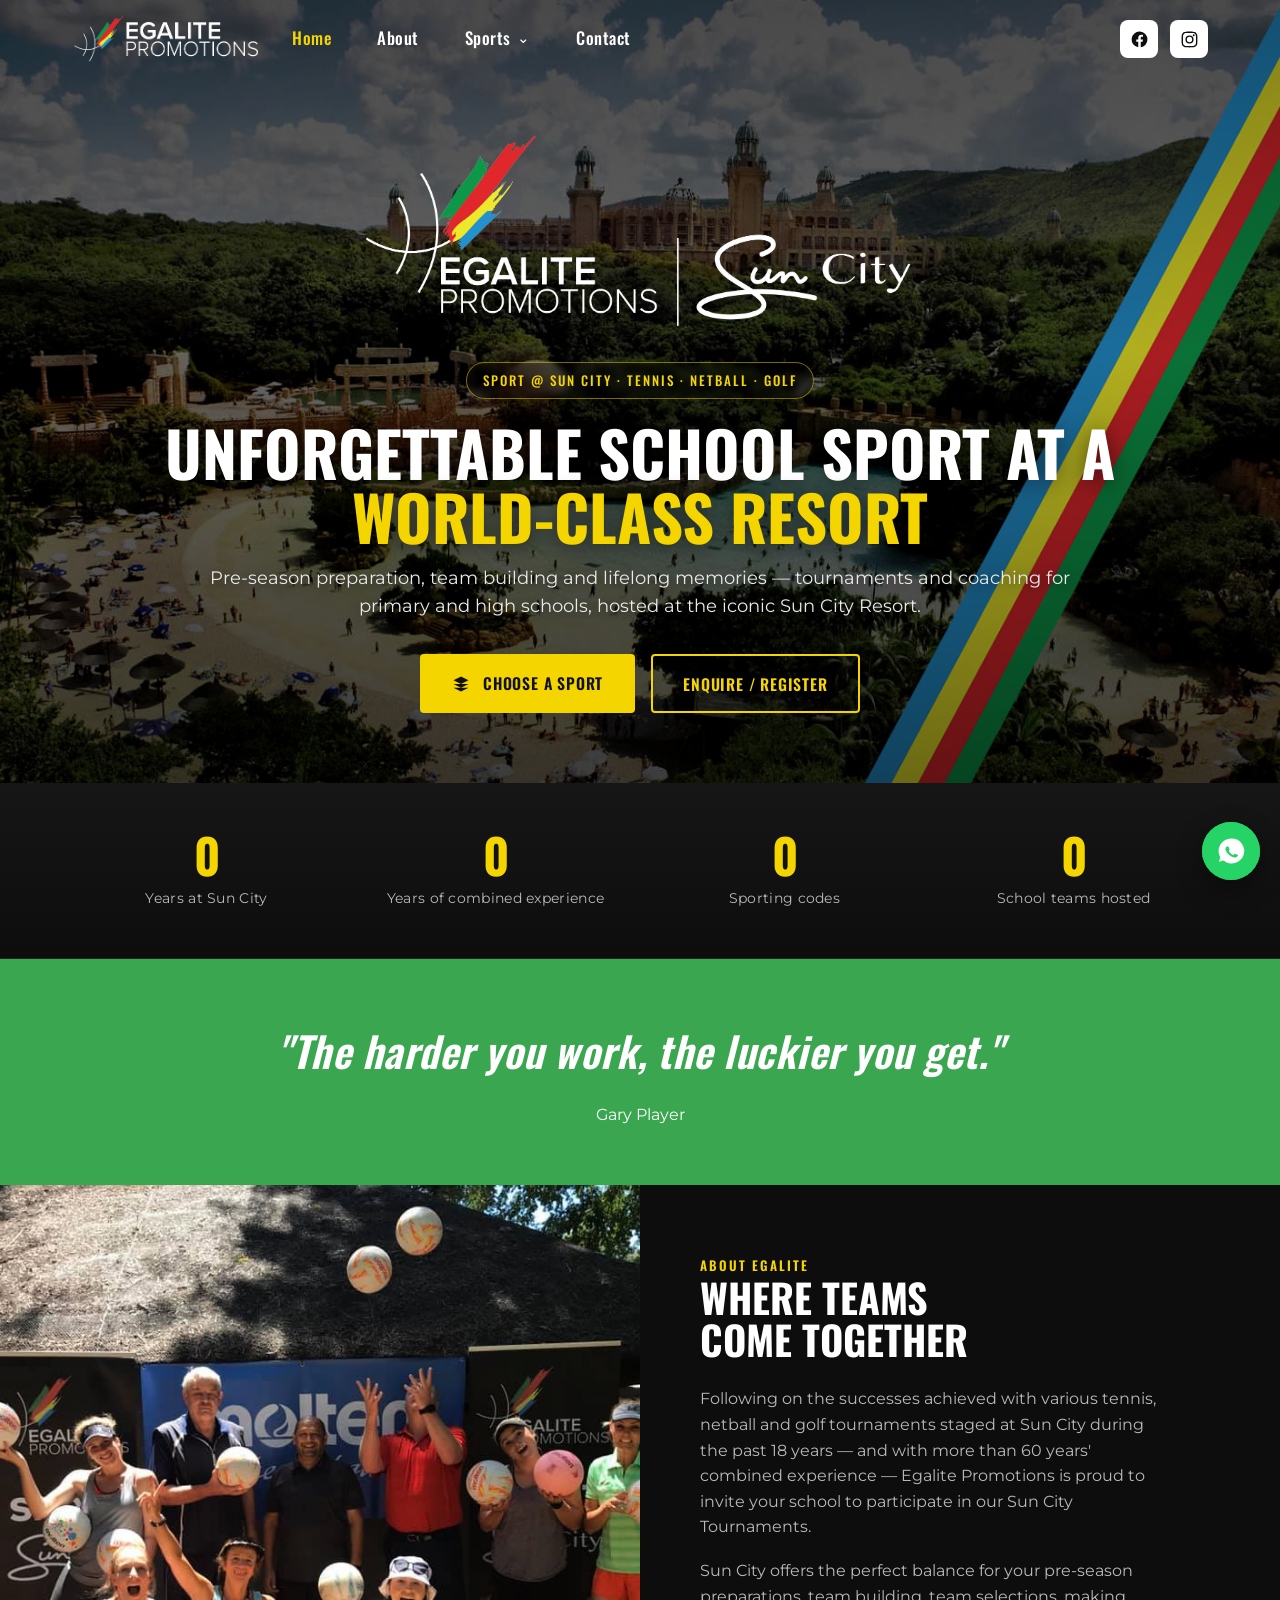
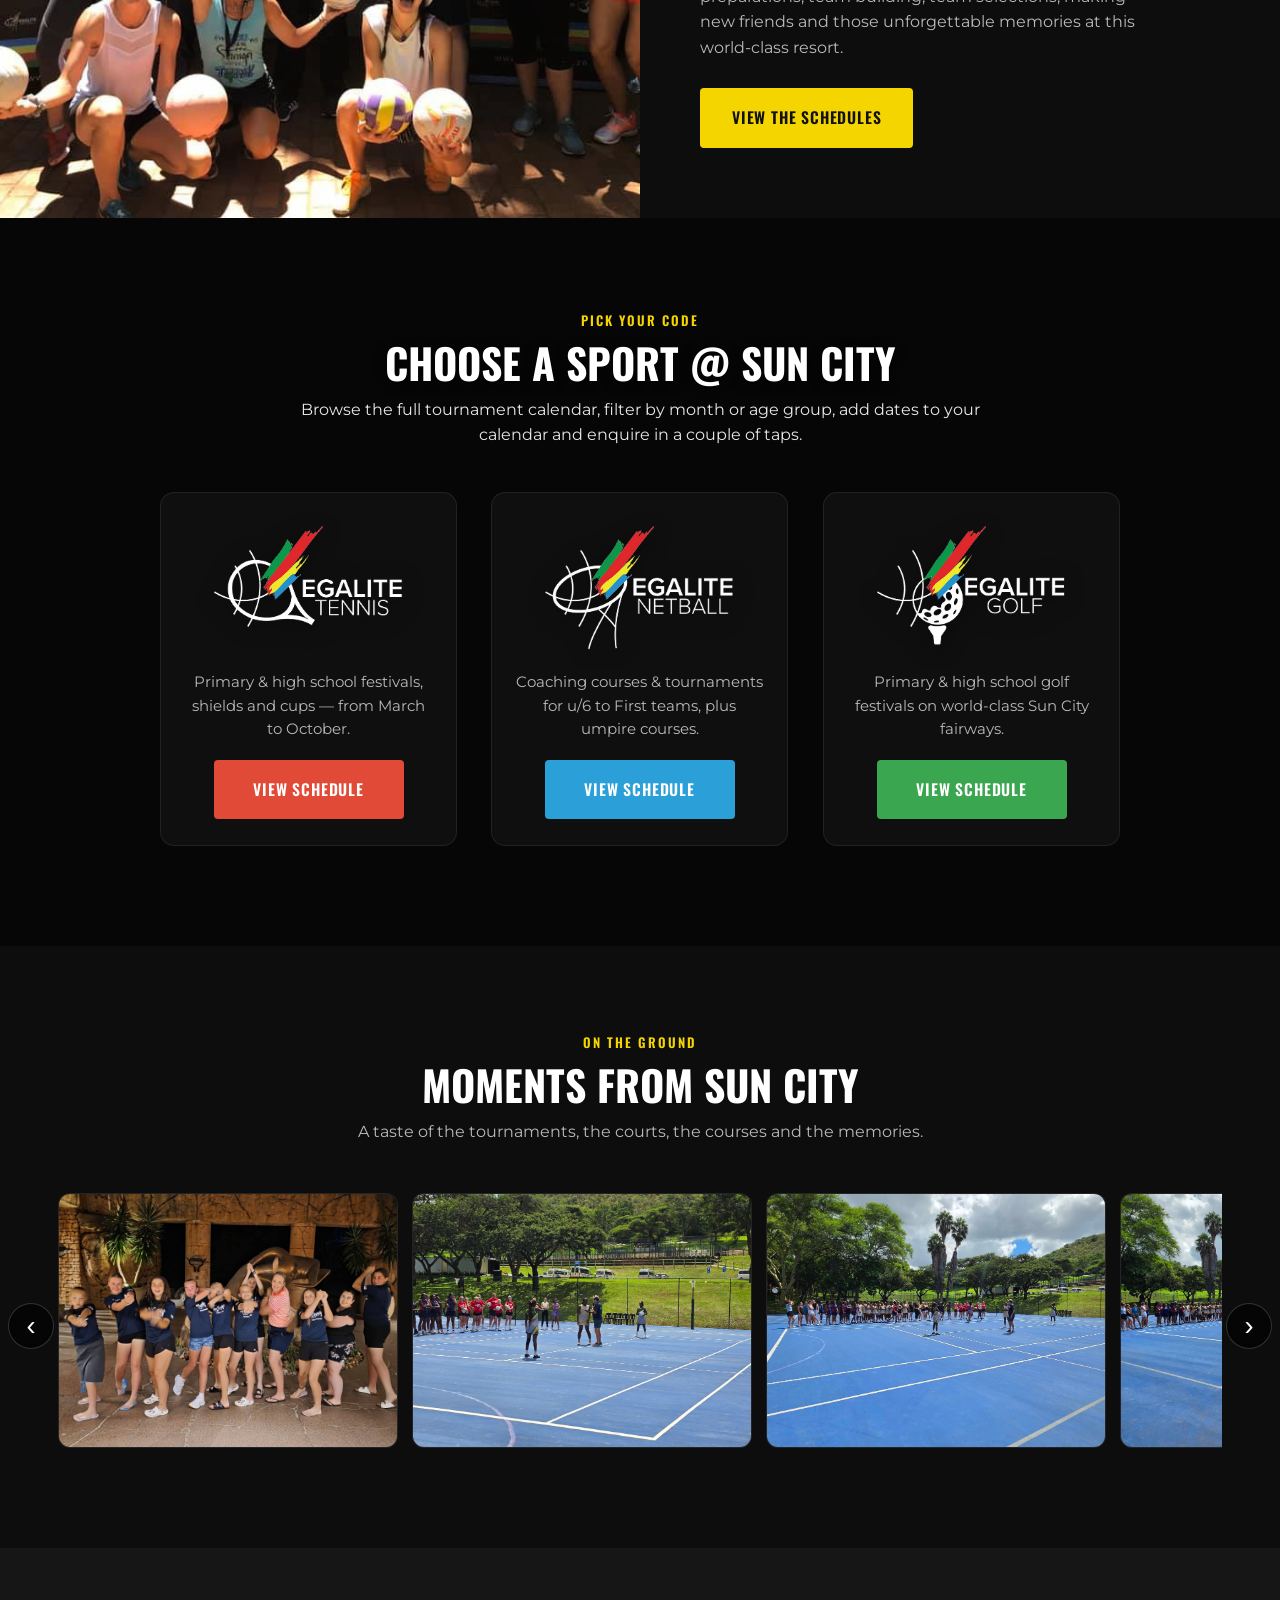
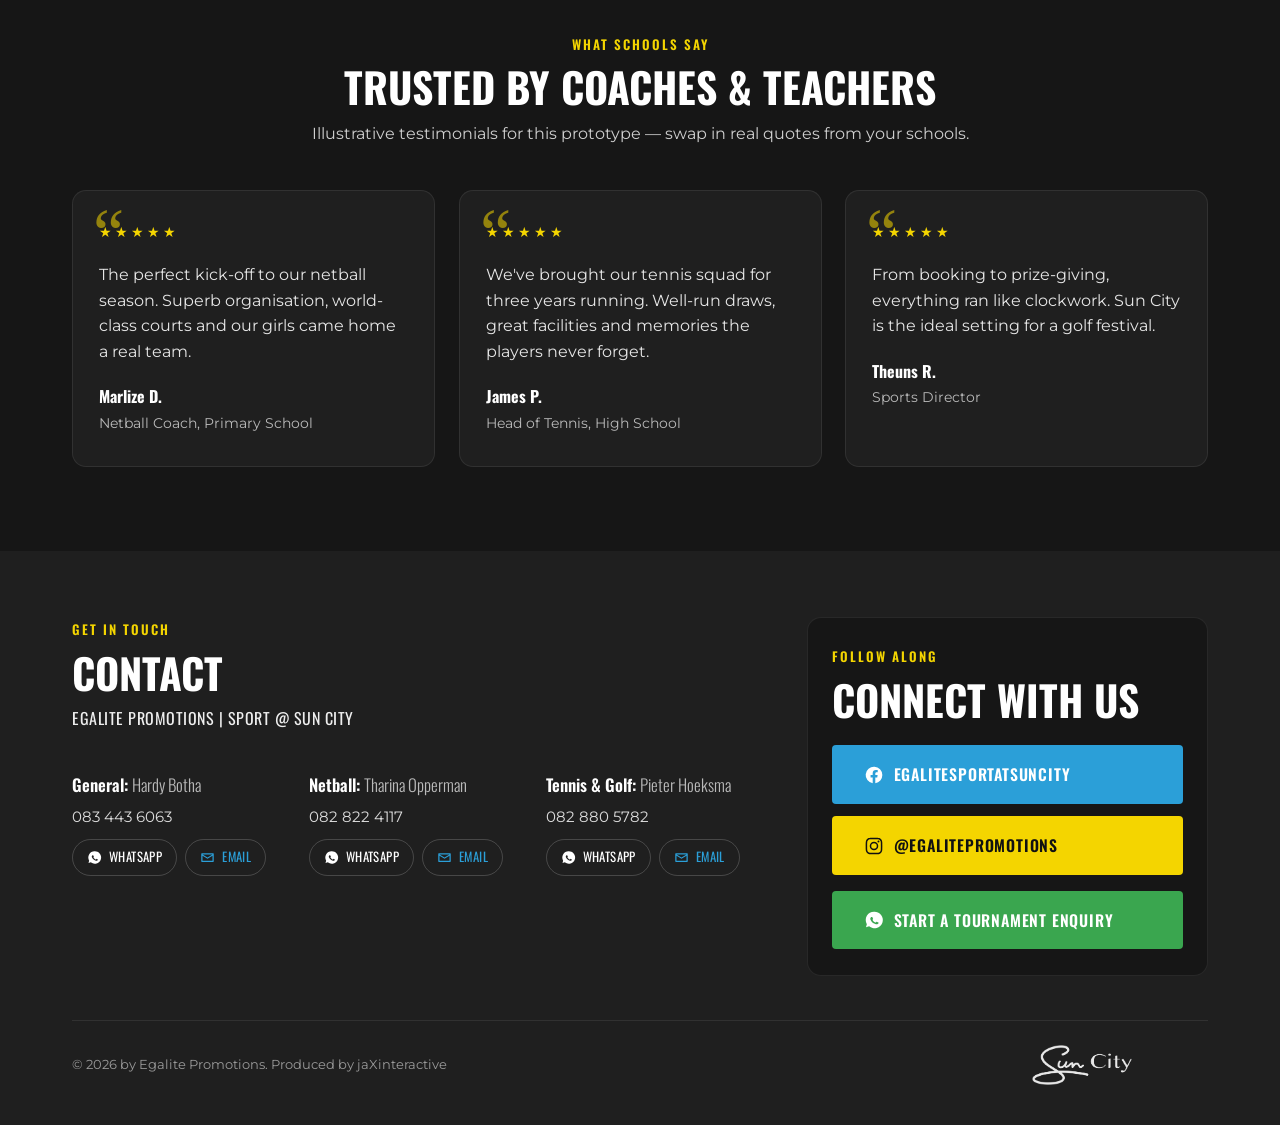
==== commit 50500555: "Add Google Analytics, 2027 primary golf event and nginx redirects Install the gtag.js tag on every p" ====
--- a/index.html
+++ b/index.html
@@ -1,6 +1,15 @@
 <!DOCTYPE html>
 <html lang="en">
 <head>
+  <!-- Google tag (gtag.js) -->
+  <script async src="https://www.googletagmanager.com/gtag/js?id=G-BY451ZYMDQ"></script>
+  <script>
+    window.dataLayer = window.dataLayer || [];
+    function gtag(){dataLayer.push(arguments);}
+    gtag('js', new Date());
+
+    gtag('config', 'G-BY451ZYMDQ');
+  </script>
   <meta charset="UTF-8" />
   <meta name="viewport" content="width=device-width, initial-scale=1.0" />
   <title>Egalite Promotions | School Sport Tournaments @ Sun City</title>
